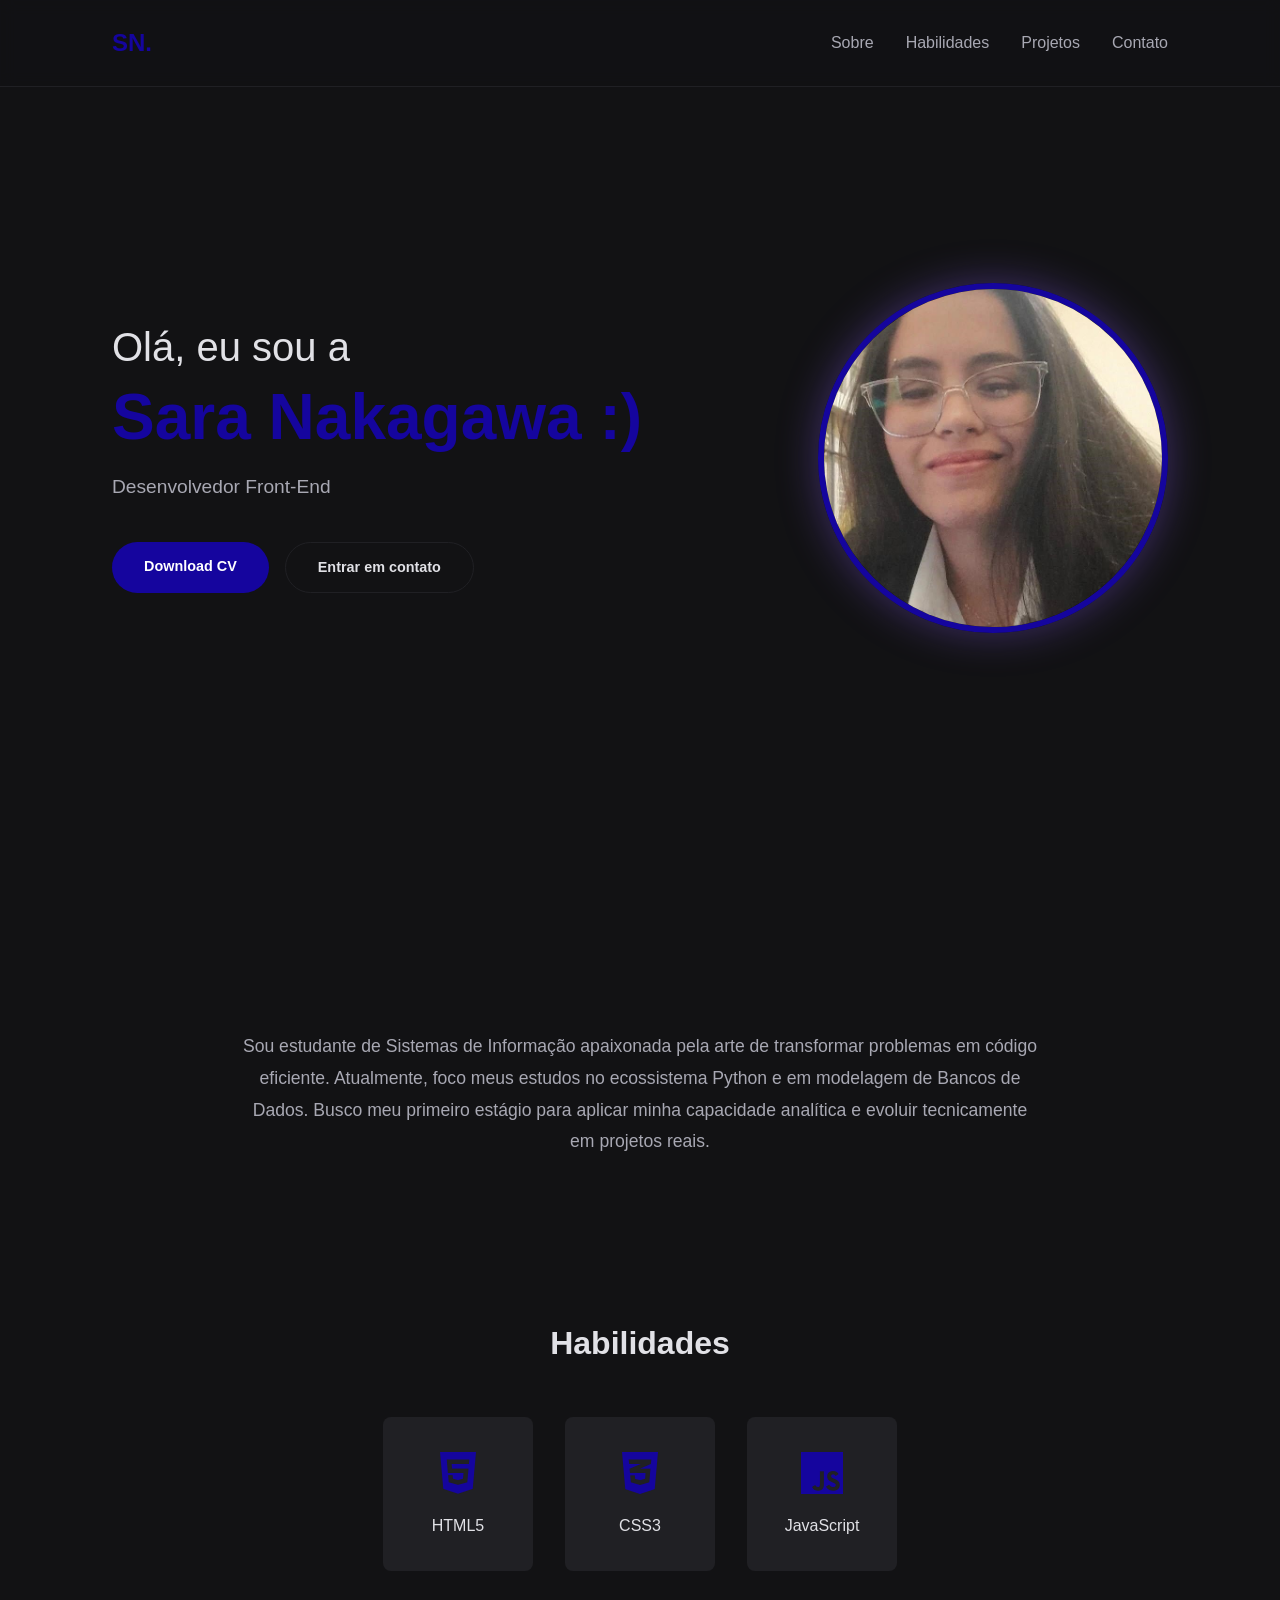
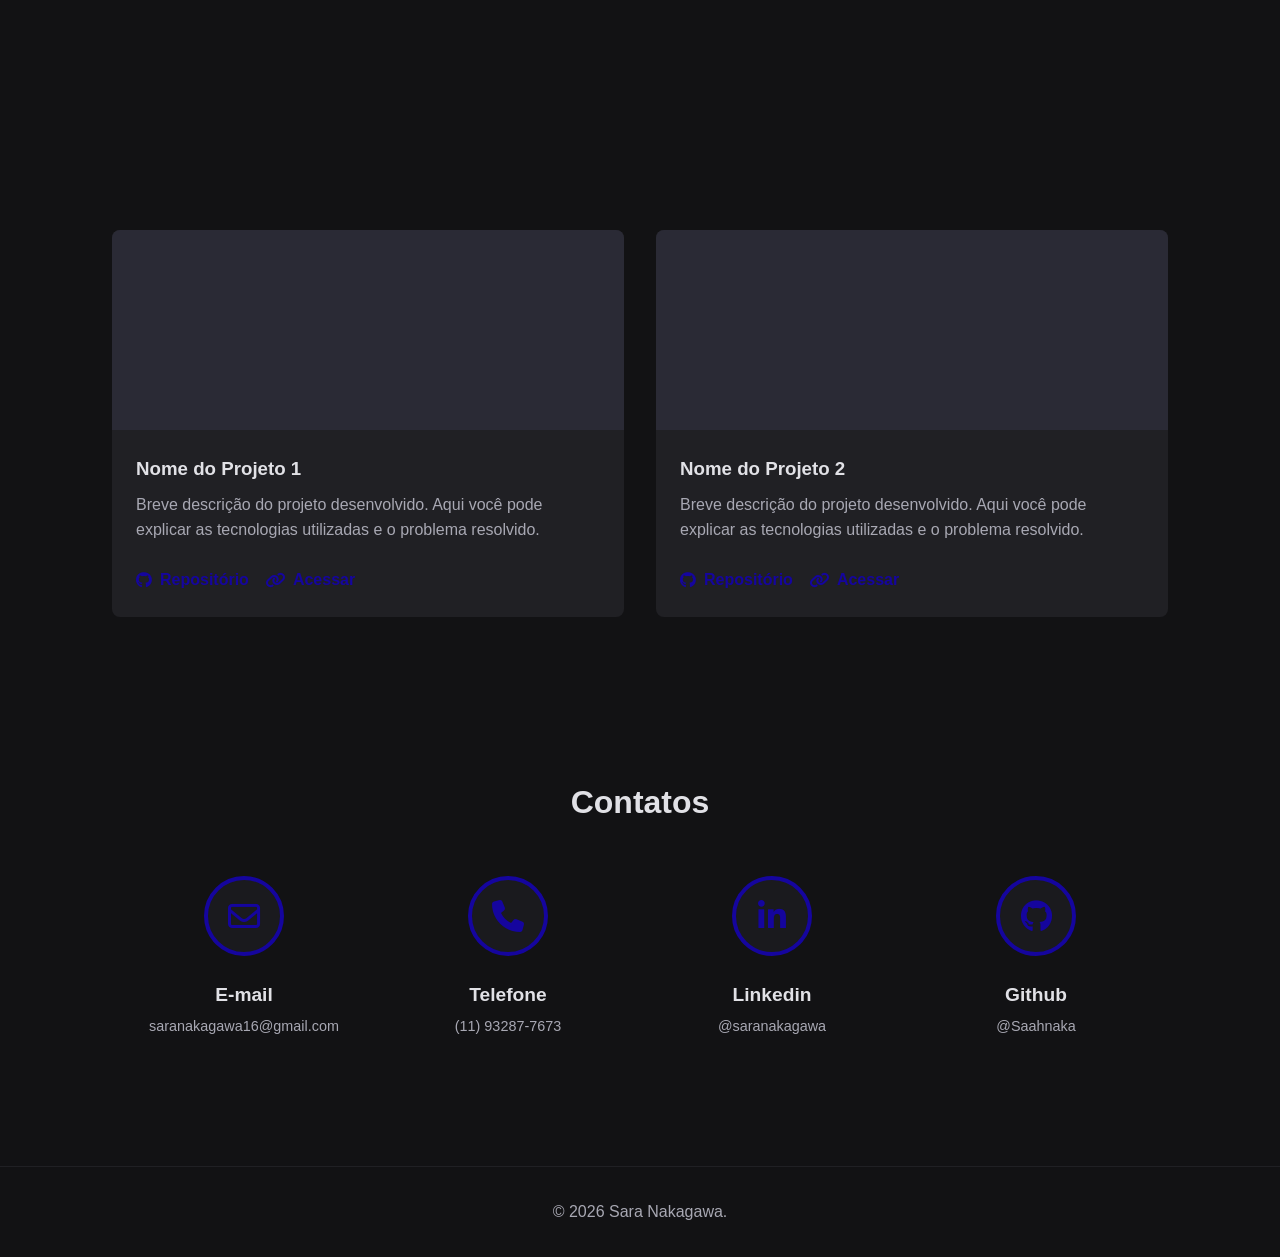
==== index.html @ 5faf5add "Movendo arquivos para a raiz" ====
<!DOCTYPE html>
<html lang="pt-BR">
<head>
    <meta charset="UTF-8">
    <meta name="viewport" content="width=device-width, initial-scale=1.0">
    <title>Sara Nakagawa | Portfólio</title>
    <link rel="stylesheet" href="style.css">
    <link rel="stylesheet" href="https://cdnjs.cloudflare.com/ajax/libs/font-awesome/6.4.0/css/all.min.css">
</head>
<body>
    <header>
        <nav>
            <div class="logo">SN.</div>
            <ul class="nav-links">
                <li><a href="#sobre">Sobre</a></li>
                <li><a href="#habilidades">Habilidades</a></li>
                <li><a href="#projetos">Projetos</a></li>
                <li><a href="#contato">Contato</a></li>
            </ul>
        </nav>
    </header>

    <main>
        <section id="inicio" class="hero slide-left">
            <div class="hero-content slide-left">
                <h1>Olá, eu sou a <br><span class="highlight">Sara Nakagawa :)</span></h1>
                <p class="subtitle">Desenvolvedor Front-End</p>
                <div class="hero-buttons">
                    <a href="#" class="btn primary">Download CV</a>
                    <a href="#contato" class="btn secondary">Entrar em contato</a>
                </div>
            </div>
            
            <div class="hero-avatar">
                <img src="img/perfil.jpg" alt="Foto de Sara Nakagawa">
            </div>
        </section>

        <section id="sobre" class="about-section slide-left">
            <h2 class="slide-left">Sobre mim</h2>
            <p class="slide-left description centered">
                Sou estudante de Sistemas de Informação apaixonada pela arte de transformar problemas em código eficiente. Atualmente, foco meus estudos no ecossistema Python e em modelagem de Bancos de Dados. Busco meu primeiro estágio para aplicar minha capacidade analítica e evoluir tecnicamente em projetos reais.
            </p>
        </section>

        <section id="habilidades" class="skills-section slide-left">
            <h2 class="slide-left">Habilidades</h2>
            <div class="skills-container">
                <div class="skill-card slide-left">
                    <i class="fa-brands fa-html5"></i>
                    <span>HTML5</span>
                </div>
                <div class="skill-card slide-left">
                    <i class="fa-brands fa-css3-alt"></i>
                    <span>CSS3</span>
                </div>
                <div class="skill-card slide-left">
                    <i class="fa-brands fa-js"></i>
                    <span>JavaScript</span>
                </div>
            </div>
        </section>

        <section id="projetos" class="projects-section slide-left">
            <h2 class="slide-left">Projetos</h2>
            <div class="projects-container">
                <div class="project-card slide-left">
                    <div class="project-image"></div>
                    <div class="project-info">
                        <h3>Nome do Projeto 1</h3>
                        <p>Breve descrição do projeto desenvolvido. Aqui você pode explicar as tecnologias utilizadas e o problema resolvido.</p>
                        <div class="project-links">
                            <a href="#"><i class="fa-brands fa-github"></i> Repositório</a>
                            <a href="#"><i class="fa-solid fa-link"></i> Acessar</a>
                        </div>
                    </div>
                </div>
                <div class="project-card slide-left">
                    <div class="project-image"></div>
                    <div class="project-info">
                        <h3>Nome do Projeto 2</h3>
                        <p>Breve descrição do projeto desenvolvido. Aqui você pode explicar as tecnologias utilizadas e o problema resolvido.</p>
                        <div class="project-links">
                            <a href="#"><i class="fa-brands fa-github"></i> Repositório</a>
                            <a href="#"><i class="fa-solid fa-link"></i> Acessar</a>
                        </div>
                    </div>
                </div>
            </div>
        </section>

        <section id="contato" class="contact-section slide-left">
    <h2>Contatos</h2>
    <div class="contact-grid">

        <a href="https://mail.google.com/mail/u/0/#inbox?compose=GTvVlcSPFdLTdmHxwKrZFlzQxvBtCMdRfbPprrSLdzKJZgMtslWSTFBTGmNDcRKltfgTKnDVfCqSF" target="_blank" class="contact-item">
            <div class="contact-icon">
                <i class="fa-regular fa-envelope"></i>
            </div>
            <h3>E-mail</h3>
            <p>saranakagawa16@gmail.com</p>
        </a>

        <a href="https://api.whatsapp.com/send?phone=5511932877673" target="_blank" class="contact-item">
            <div class="contact-icon">
                <i class="fa-solid fa-phone"></i>
            </div>
            <h3>Telefone</h3>
            <p>(11) 93287-7673</p>
        </a>

        <a href="https://www.linkedin.com/in/saranakagawa" target="_blank" class="contact-item">
            <div class="contact-icon">
                <i class="fa-brands fa-linkedin-in"></i>
            </div>
            <h3>Linkedin</h3>
            <p>@saranakagawa</p>
        </a>

        <a href="https://github.com/Saahnaka" target="_blank" class="contact-item">
            <div class="contact-icon">
                <i class="fa-brands fa-github"></i>
            </div>
            <h3>Github</h3>
            <p>@Saahnaka</p>
        </a>
    </div>
</section>

    <footer>
        <p>&copy; 2026 Sara Nakagawa.</p>
    </footer>

    <script src="script.js"></script>
</body>
</html>
---- style.css ----
:root {
    --bg-color: #121214;
    --surface-color: #202024;
    --text-primary: #e1e1e6;
    --text-secondary: #a8a8b3;
    --accent-color: #15059e; 
    --accent-hover: #5014dd;
}

* {
    margin: 0;
    padding: 0;
    box-sizing: border-box;
    font-family: 'Inter', 'Segoe UI', Roboto, Helvetica, Arial, sans-serif;
}

body {
    background-color: var(--bg-color);
    color: var(--text-primary);
    line-height: 1.6;
}

html {
    scroll-behavior: smooth;
}

/* Menu de Navegação */
header {
    position: fixed;
    top: 0;
    width: 100%;
    background-color: rgba(18, 18, 20, 0.9);
    backdrop-filter: blur(8px);
    z-index: 1000;
    border-bottom: 1px solid var(--surface-color);
    transition: box-shadow 0.3s ease;
}

nav {
    display: flex;
    justify-content: space-between;
    align-items: center;
    max-width: 1120px;
    margin: 0 auto;
    padding: 1.5rem 2rem;
}

.logo {
    font-size: 1.5rem;
    font-weight: bold;
    color: var(--accent-color);
}

.nav-links {
    display: flex;
    list-style: none;
    gap: 2rem;
}

.nav-links a {
    color: var(--text-secondary);
    text-decoration: none;
    font-weight: 500;
    transition: color 0.2s;
}

.nav-links a:hover {
    color: var(--text-primary);
}

/* Estrutura Geral das Seções */
section {
    max-width: 1120px;
    margin: 0 auto;
    padding: 6rem 2rem 4rem;
}

h2 {
    font-size: 2rem;
    margin-bottom: 3rem;
    text-align: center;
    color: var(--text-primary);
}

.hero {
    min-height: 100vh;
    display: flex;
    align-items: center;
    justify-content: space-between; 
    padding-top: 80px;
}

.hero-content {
    max-width: 600px;
}

.hero h1 {
    font-size: 2.5rem;
    line-height: 1.2;
    margin-bottom: 1rem;
    font-weight: 500;
}

.highlight {
    font-size: 4rem;
    color: var(--accent-color);
    font-weight: bold;
    display: block;
    margin-top: 0.5rem;
}

.subtitle {
    font-size: 1.2rem;
    color: var(--text-secondary);
    margin-bottom: 2.5rem;
}


.hero-avatar {
    width: 350px;
    height: 350px;
    border-radius: 50%;
    border: 6px solid #007bff; /* Azul conforme você pediu */
    box-shadow: 0 0 40px rgba(0, 123, 255, 0.4);
    overflow: hidden; /* Importante: Isso faz a imagem ficar redonda */
    display: flex;
    justify-content: center;
    align-items: center;
}

.hero-avatar img {
    width: 100%;
    height: 100%;
    object-fit: cover; /* Faz a foto preencher o círculo sem distorcer */
}

.hero-buttons {
    display: flex;
    gap: 1rem;
}

.btn {
    padding: 0.8rem 2rem;
    border-radius: 30px; /* Bordas bem arredondadas como na imagem */
    text-decoration: none;
    font-weight: bold;
    font-size: 0.9rem;
    transition: background-color 0.2s, transform 0.2s;
}


.btn.primary {
    background-color: var(--accent-color);
    color: white;
}

.btn.primary:hover {
    background-color: var(--accent-hover);
    transform: translateY(-2px);
}

.btn.secondary {
    background-color: transparent;
    color: var(--text-primary);
    border: 1px solid var(--surface-color);
}

.btn.secondary:hover {
    background-color: var(--surface-color);
}


.skills-container {
    display: flex;
    justify-content: center;
    gap: 2rem;
    flex-wrap: wrap;
}

.skill-card {
    background-color: var(--surface-color);
    padding: 2rem;
    border-radius: 8px;
    display: flex;
    flex-direction: column;
    align-items: center;
    gap: 1rem;
    width: 150px;
    transition: transform 0.2s, box-shadow 0.2s;
}

.skill-card:hover {
    transform: translateY(-5px);
    box-shadow: 0 10px 20px rgba(0,0,0,0.2);
}

.skill-card i {
    font-size: 3rem;
    color: var(--accent-color);
}


.projects-container {
    display: grid;
    grid-template-columns: repeat(auto-fit, minmax(320px, 1fr));
    gap: 2rem;
}


.project-card {
    background-color: var(--surface-color);
    border-radius: 8px;
    overflow: hidden;
    position: relative;
    transition: transform 0.3s ease, box-shadow 0.3s ease, opacity 1.5s ease-out;
}


.project-card:hover {
    transform: scale(1.05) translateY(-10px) !important;
    box-shadow: 0 20px 40px rgba(0, 0, 0, 0.6);
    z-index: 10;
    cursor: pointer;
}

.project-card.slide-left.show {
    opacity: 1;
}
.project-image {
    width: 100%;
    height: 200px;
    background-color: #2a2a35;
}

.project-info {
    padding: 1.5rem;
}

.project-info h3 {
    margin-bottom: 0.5rem;
}

.project-info p {
    color: var(--text-secondary);
    margin-bottom: 1.5rem;
}

.project-links {
    display: flex;
    gap: 1rem;
}

.project-links a {
    color: var(--accent-color);
    text-decoration: none;
    font-weight: bold;
    display: flex;
    align-items: center;
    gap: 0.5rem;
}

.project-links a:hover {
    color: var(--accent-hover);
}


.contact-grid {
    display: flex;
    justify-content: center;
    gap: 4rem; 
    flex-wrap: wrap;
    margin-top: 3rem;
}

.contact-item {
    display: flex;
    flex-direction: column;
    align-items: center;
    text-decoration: none;
    transition: transform 0.3s ease;
    width: 200px;
}

.contact-item:hover {
    transform: translateY(-10px);
}


.contact-icon {
    width: 80px;
    height: 80px;
    background-color: #1a1a1e; 
    border: 4px solid var(--accent-color); 
    border-radius: 50%;
    display: flex;
    justify-content: center;
    align-items: center;
    margin-bottom: 1.5rem;
}

.contact-icon i {
    font-size: 2rem;
    color: var(--accent-color); 
}


.contact-item h3 {
    font-size: 1.2rem;
    color: var(--text-primary);
    margin-bottom: 0.3rem;
    font-weight: bold;
}

.contact-item p {
    font-size: 0.9rem;
    color: var(--text-secondary);
    word-break: break-all; 
}


footer {
    text-align: center;
    padding: 2rem;
    color: var(--text-secondary);
    border-top: 1px solid var(--surface-color);
    margin-top: 4rem;
}


@media (max-width: 768px) {
    .hero h1 {
        font-size: 2.5rem;
    }
    
    .nav-links {
        display: none;
    }
}

.slide-left {
    opacity: 0;
    transform: translateX(-150px);
    
    transition: opacity 1.0s ease-in-out, transform 0.4s ease-in-out;
}

.slide-left.show {
    opacity: 1;
    transform: translateX(0); 
}

.about-section {
    display: flex;
    flex-direction: column;
    align-items: center;
    text-align: center;
    padding-top: 2rem;
}

.description.centered {
    max-width: 800px;
    margin: 0 auto;
    text-align: center;
    font-size: 1.1rem;
    color: var(--text-secondary);
    line-height: 1.8;
}
.hero-avatar {
    width: 350px;
    height: 350px;
    border-radius: 50%;
    border: 6px solid var(--accent-color);
    box-shadow: 0 0 40px rgba(130, 87, 229, 0.4);
    overflow: hidden; 
    display: flex;
    justify-content: center;
    align-items: center;
}

.hero-avatar img {
    width: 100%;
    height: 100%;
    object-fit: cover; 
}
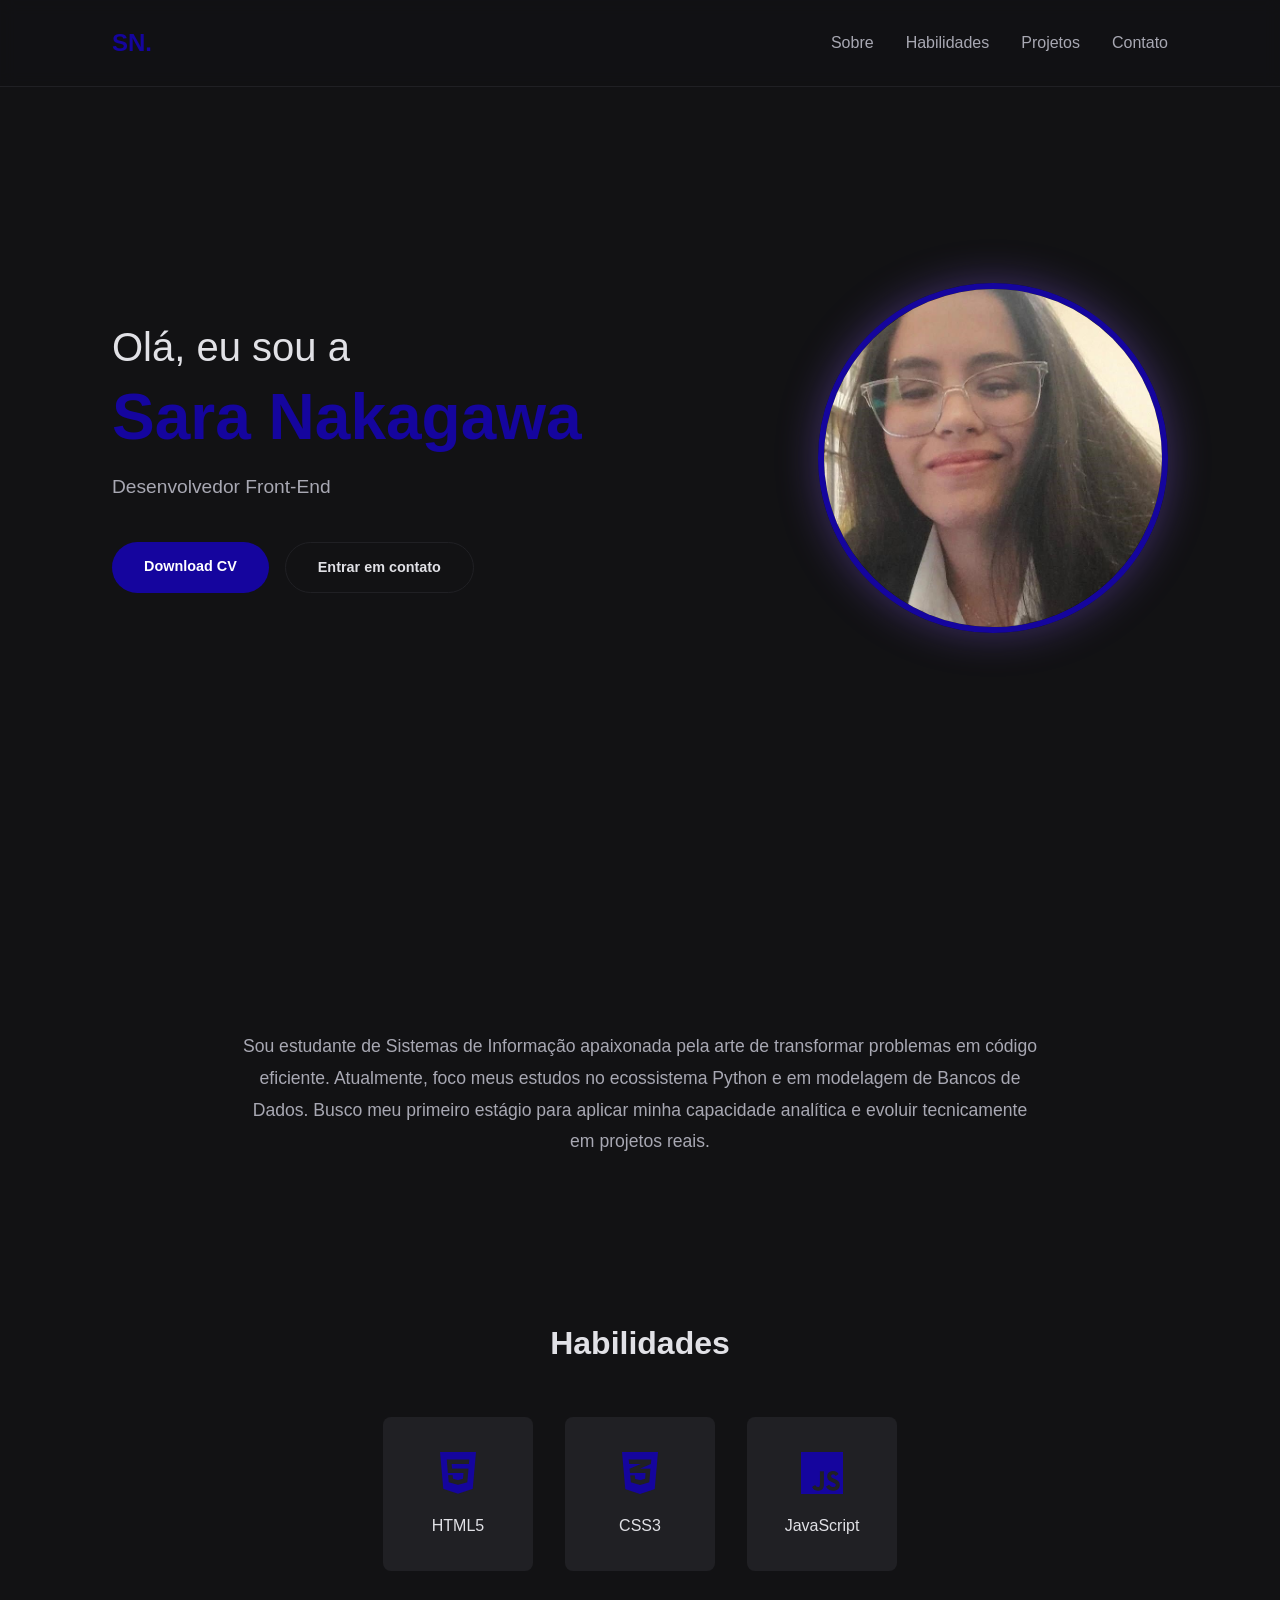
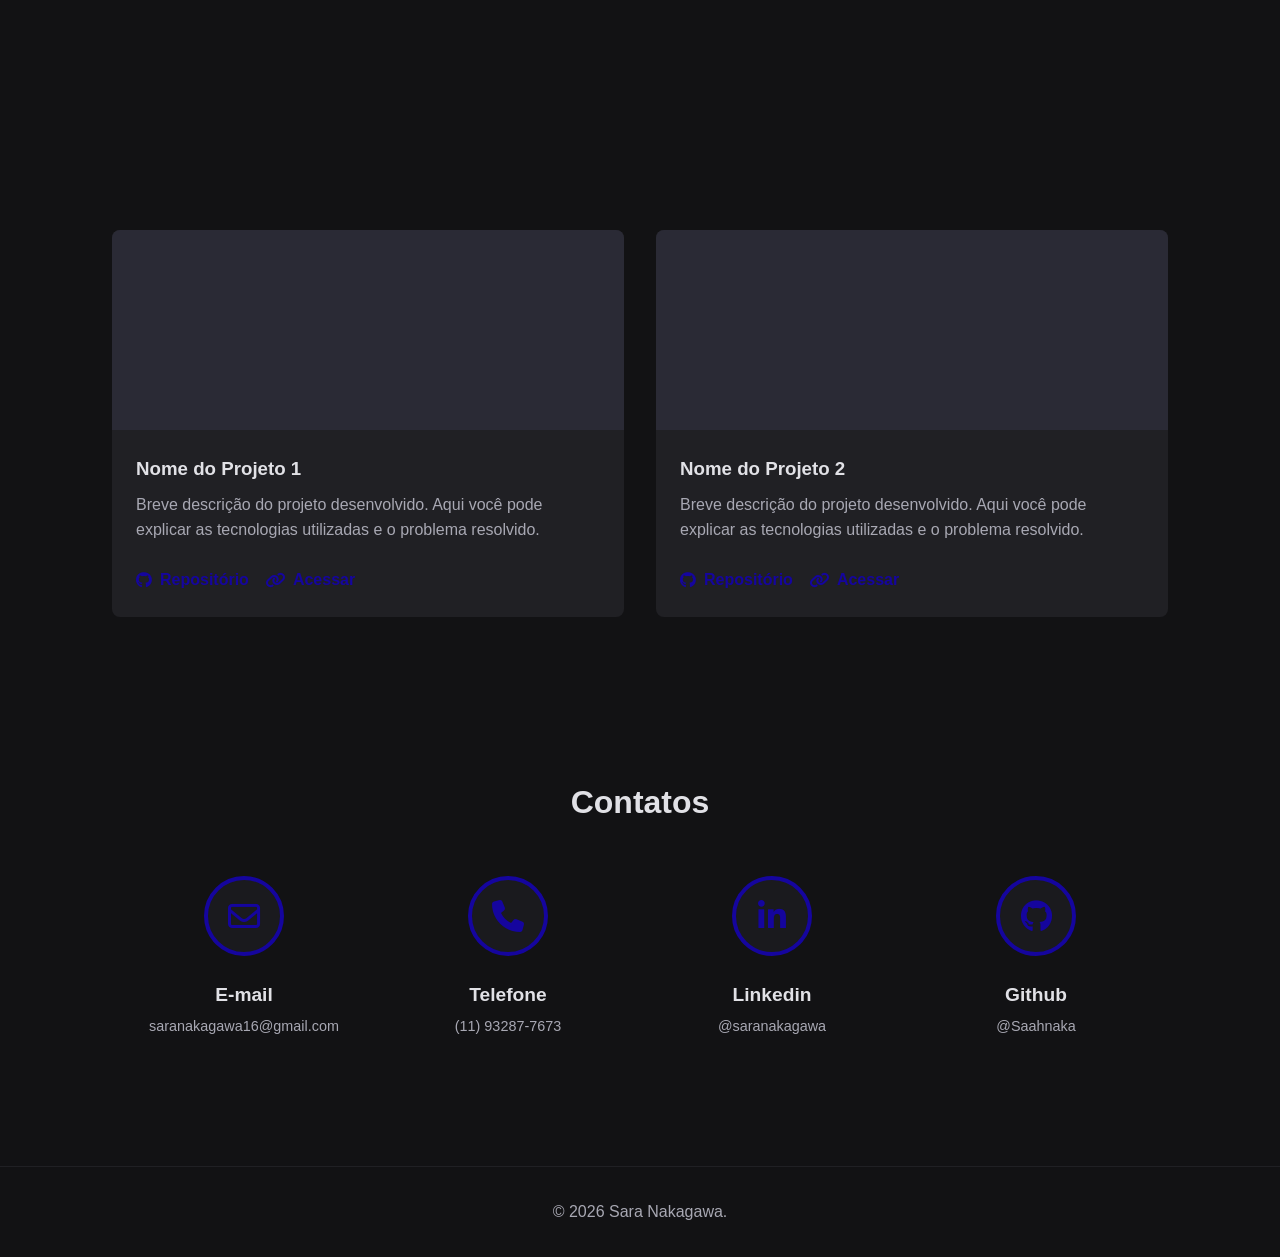
==== commit 4c6d129d: "Logo sn linkada ao inicio" ====
--- a/index.html
+++ b/index.html
@@ -10,7 +10,9 @@
 <body>
     <header>
         <nav>
-            <div class="logo">SN.</div>
+            <div class="logo">
+                <a href="#">SN.</a>
+            </div>
             <ul class="nav-links">
                 <li><a href="#sobre">Sobre</a></li>
                 <li><a href="#habilidades">Habilidades</a></li>
@@ -23,7 +25,7 @@
     <main>
         <section id="inicio" class="hero slide-left">
             <div class="hero-content slide-left">
-                <h1>Olá, eu sou a <br><span class="highlight">Sara Nakagawa :)</span></h1>
+                <h1>Olá, eu sou a <br><span class="highlight">Sara Nakagawa </span></h1>
                 <p class="subtitle">Desenvolvedor Front-End</p>
                 <div class="hero-buttons">
                     <a href="#" class="btn primary">Download CV</a>
--- a/style.css
+++ b/style.css
@@ -45,10 +45,16 @@
     padding: 1.5rem 2rem;
 }
 
-.logo {
+.logo a {
     font-size: 1.5rem;
     font-weight: bold;
     color: var(--accent-color);
+    text-decoration: none; /* Isso tira o sublinhado */
+    transition: 0.3s;
+}
+
+.logo a:hover {
+    filter: brightness(1.2); /* Dá um brilho quando passa o mouse */
 }
 
 .nav-links {
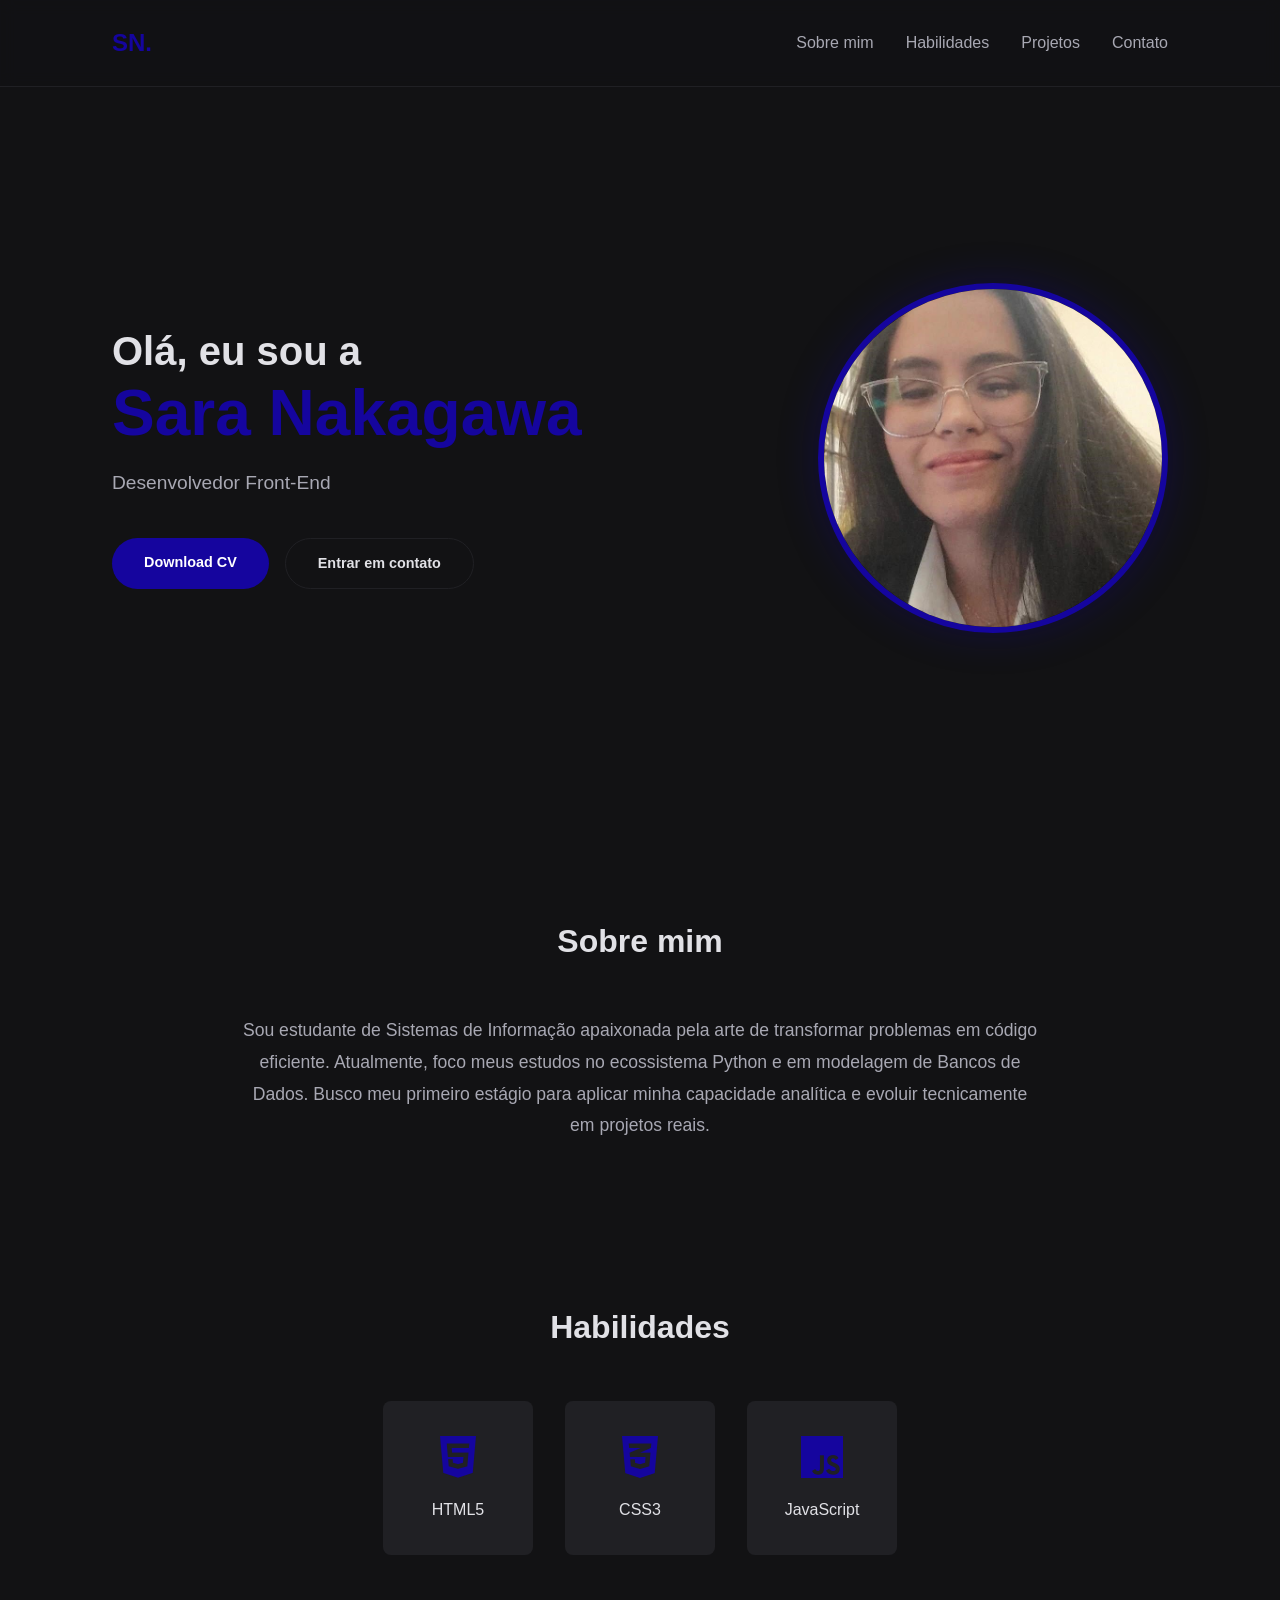
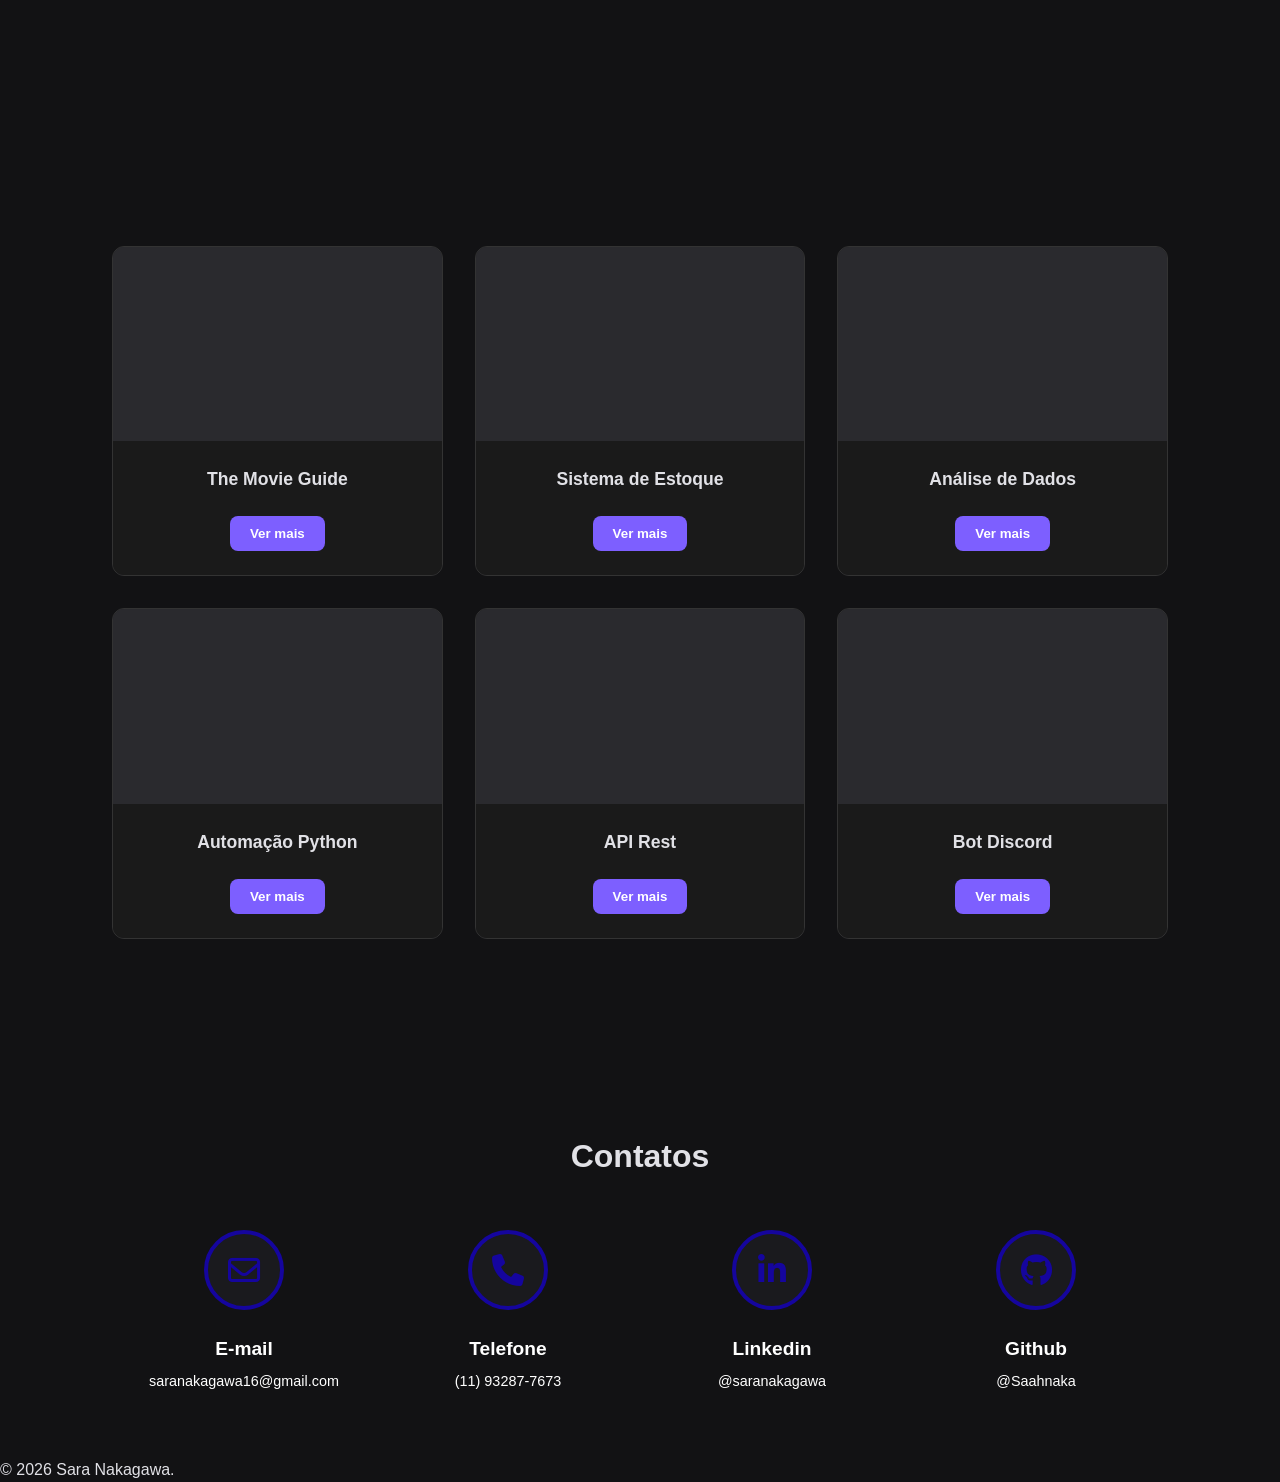
==== commit 25cc26fd: "Ajustes finais de design e navegação" ====
--- a/index.html
+++ b/index.html
@@ -9,23 +9,23 @@
 </head>
 <body>
     <header>
-        <nav>
-            <div class="logo">
-                <a href="#">SN.</a>
-            </div>
-            <ul class="nav-links">
-                <li><a href="#sobre">Sobre</a></li>
-                <li><a href="#habilidades">Habilidades</a></li>
-                <li><a href="#projetos">Projetos</a></li>
-                <li><a href="#contato">Contato</a></li>
-            </ul>
-        </nav>
+    <nav>
+        <div class="logo">
+            <a href="#">SN.</a>
+        </div>
+        <ul class="nav-links">
+            <li><a href="#sobre">Sobre mim</a></li>
+            <li><a href="#habilidades">Habilidades</a></li>
+            <li><a href="#projetos">Projetos</a></li>
+            <li><a href="#contato">Contato</a></li>
+        </ul>
+    </nav>
     </header>
 
     <main>
         <section id="inicio" class="hero slide-left">
-            <div class="hero-content slide-left">
-                <h1>Olá, eu sou a <br><span class="highlight">Sara Nakagawa </span></h1>
+            <div class="hero-content">
+                <h1>Olá, eu sou a <br><span class="highlight">Sara Nakagawa</span></h1>
                 <p class="subtitle">Desenvolvedor Front-End</p>
                 <div class="hero-buttons">
                     <a href="#" class="btn primary">Download CV</a>
@@ -39,95 +39,156 @@
         </section>
 
         <section id="sobre" class="about-section slide-left">
-            <h2 class="slide-left">Sobre mim</h2>
-            <p class="slide-left description centered">
+            <h2>Sobre mim</h2>
+            <p class="description centered">
                 Sou estudante de Sistemas de Informação apaixonada pela arte de transformar problemas em código eficiente. Atualmente, foco meus estudos no ecossistema Python e em modelagem de Bancos de Dados. Busco meu primeiro estágio para aplicar minha capacidade analítica e evoluir tecnicamente em projetos reais.
             </p>
         </section>
 
         <section id="habilidades" class="skills-section slide-left">
-            <h2 class="slide-left">Habilidades</h2>
+            <h2>Habilidades</h2>
             <div class="skills-container">
-                <div class="skill-card slide-left">
+                <div class="skill-card">
                     <i class="fa-brands fa-html5"></i>
                     <span>HTML5</span>
                 </div>
-                <div class="skill-card slide-left">
+                <div class="skill-card">
                     <i class="fa-brands fa-css3-alt"></i>
                     <span>CSS3</span>
                 </div>
-                <div class="skill-card slide-left">
+                <div class="skill-card">
                     <i class="fa-brands fa-js"></i>
                     <span>JavaScript</span>
                 </div>
             </div>
         </section>
 
-        <section id="projetos" class="projects-section slide-left">
-            <h2 class="slide-left">Projetos</h2>
+        <section id="projetos" class="projects-section">
+            <h2 class="slide-left">Meus Projetos</h2>
+            
             <div class="projects-container">
                 <div class="project-card slide-left">
-                    <div class="project-image"></div>
-                    <div class="project-info">
-                        <h3>Nome do Projeto 1</h3>
-                        <p>Breve descrição do projeto desenvolvido. Aqui você pode explicar as tecnologias utilizadas e o problema resolvido.</p>
-                        <div class="project-links">
-                            <a href="#"><i class="fa-brands fa-github"></i> Repositório</a>
-                            <a href="#"><i class="fa-solid fa-link"></i> Acessar</a>
+                    <div class="project-thumb"></div>
+                    <div class="project-info-brief">
+                        <h3>The Movie Guide</h3>
+                        <button class="ver-mais-btn">Ver mais</button>
+                    </div>
+                </div>
+
+                <div class="project-card slide-left">
+                    <div class="project-thumb"></div>
+                    <div class="project-info-brief">
+                        <h3>Sistema de Estoque</h3>
+                        <button class="ver-mais-btn">Ver mais</button>
+                    </div>
+                </div>
+
+                <div class="project-card slide-left">
+                    <div class="project-thumb"></div>
+                    <div class="project-info-brief">
+                        <h3>Análise de Dados</h3>
+                        <button class="ver-mais-btn">Ver mais</button>
+                    </div>
+                </div>
+
+                <div class="project-card slide-left">
+                    <div class="project-thumb"></div>
+                    <div class="project-info-brief">
+                        <h3>Automação Python</h3>
+                        <button class="ver-mais-btn">Ver mais</button>
+                    </div>
+                </div>
+
+                <div class="project-card slide-left">
+                    <div class="project-thumb"></div>
+                    <div class="project-info-brief">
+                        <h3>API Rest</h3>
+                        <button class="ver-mais-btn">Ver mais</button>
+                    </div>
+                </div>
+
+                <div class="project-card slide-left">
+                    <div class="project-thumb"></div>
+                    <div class="project-info-brief">
+                        <h3>Bot Discord</h3>
+                        <button class="ver-mais-btn">Ver mais</button>
+                    </div>
+                </div>
+            </div>
+
+            <div class="modal-overlay" id="modal-projeto1">
+                <div class="modal-content">
+                    <button class="modal-close" id="close-modal1">&times;</button>
+                    
+                    <div class="modal-header-title">
+                        <h3>The Movie Guide</h3>
+                    </div>
+
+                    <div class="modal-body">
+                        <div class="modal-img-placeholder">
+                            <span>Sem imagem no momento</span>
+                        </div>
+                        
+                        <div class="modal-text">
+                            <p>O <strong>The Movie Guide</strong> é uma plataforma completa para amantes do cinema. O foco principal é a organização de acervos pessoais e avaliação de produções.</p>
+                            
+                            <ul class="modal-features">
+                                <li>• Autenticação de usuários;</li>
+                                <li>• Filtros avançados por categoria;</li>
+                                <li>• Integração com banco de dados para favoritos;</li>
+                                <li>• Interface responsiva e moderna.</li>
+                            </ul>
+
+                            <span class="modal-date">17 de Março de 2026</span>
                         </div>
                     </div>
-                </div>
-                <div class="project-card slide-left">
-                    <div class="project-image"></div>
-                    <div class="project-info">
-                        <h3>Nome do Projeto 2</h3>
-                        <p>Breve descrição do projeto desenvolvido. Aqui você pode explicar as tecnologias utilizadas e o problema resolvido.</p>
-                        <div class="project-links">
-                            <a href="#"><i class="fa-brands fa-github"></i> Repositório</a>
-                            <a href="#"><i class="fa-solid fa-link"></i> Acessar</a>
-                        </div>
+
+                    <div class="modal-footer">
+                        <a href="#" class="btn-modal">Acessar projeto</a>
+                        <a href="https://github.com/Saahnaka" target="_blank" class="btn-modal">Repositório</a>
+                        <a href="https://www.linkedin.com/in/saranakagawa" target="_blank" class="btn-modal">LinkedIn</a>
                     </div>
                 </div>
             </div>
         </section>
 
         <section id="contato" class="contact-section slide-left">
-    <h2>Contatos</h2>
-    <div class="contact-grid">
+            <h2>Contatos</h2>
+            <div class="contact-grid">
+                <a href="https://mail.google.com/mail/?view=cm&fs=1&to=saranakagawa16@gmail.com" target="_blank" class="contact-item">
+                    <div class="contact-icon">
+                        <i class="fa-regular fa-envelope"></i>
+                    </div>
+                    <h3>E-mail</h3>
+                    <p>saranakagawa16@gmail.com</p>
+                </a>
 
-        <a href="https://mail.google.com/mail/u/0/#inbox?compose=GTvVlcSPFdLTdmHxwKrZFlzQxvBtCMdRfbPprrSLdzKJZgMtslWSTFBTGmNDcRKltfgTKnDVfCqSF" target="_blank" class="contact-item">
-            <div class="contact-icon">
-                <i class="fa-regular fa-envelope"></i>
+                <a href="https://api.whatsapp.com/send?phone=5511932877673" target="_blank" class="contact-item">
+                    <div class="contact-icon">
+                        <i class="fa-solid fa-phone"></i>
+                    </div>
+                    <h3>Telefone</h3>
+                    <p>(11) 93287-7673</p>
+                </a>
+
+                <a href="https://www.linkedin.com/in/saranakagawa" target="_blank" class="contact-item">
+                    <div class="contact-icon">
+                        <i class="fa-brands fa-linkedin-in"></i>
+                    </div>
+                    <h3>Linkedin</h3>
+                    <p>@saranakagawa</p>
+                </a>
+
+                <a href="https://github.com/Saahnaka" target="_blank" class="contact-item">
+                    <div class="contact-icon">
+                        <i class="fa-brands fa-github"></i>
+                    </div>
+                    <h3>Github</h3>
+                    <p>@Saahnaka</p>
+                </a>
             </div>
-            <h3>E-mail</h3>
-            <p>saranakagawa16@gmail.com</p>
-        </a>
-
-        <a href="https://api.whatsapp.com/send?phone=5511932877673" target="_blank" class="contact-item">
-            <div class="contact-icon">
-                <i class="fa-solid fa-phone"></i>
-            </div>
-            <h3>Telefone</h3>
-            <p>(11) 93287-7673</p>
-        </a>
-
-        <a href="https://www.linkedin.com/in/saranakagawa" target="_blank" class="contact-item">
-            <div class="contact-icon">
-                <i class="fa-brands fa-linkedin-in"></i>
-            </div>
-            <h3>Linkedin</h3>
-            <p>@saranakagawa</p>
-        </a>
-
-        <a href="https://github.com/Saahnaka" target="_blank" class="contact-item">
-            <div class="contact-icon">
-                <i class="fa-brands fa-github"></i>
-            </div>
-            <h3>Github</h3>
-            <p>@Saahnaka</p>
-        </a>
-    </div>
-</section>
+        </section>
+    </main>
 
     <footer>
         <p>&copy; 2026 Sara Nakagawa.</p>
--- a/style.css
+++ b/style.css
@@ -1,3 +1,4 @@
+/* --- VARIÁVEIS E RESET --- */
 :root {
     --bg-color: #121214;
     --surface-color: #202024;
@@ -5,6 +6,7 @@
     --text-secondary: #a8a8b3;
     --accent-color: #15059e; 
     --accent-hover: #5014dd;
+    --modal-border: #4834d4;
 }
 
 * {
@@ -14,17 +16,18 @@
     font-family: 'Inter', 'Segoe UI', Roboto, Helvetica, Arial, sans-serif;
 }
 
+html {
+    scroll-behavior: smooth;
+}
+
 body {
     background-color: var(--bg-color);
     color: var(--text-primary);
     line-height: 1.6;
-}
-
-html {
-    scroll-behavior: smooth;
-}
-
-/* Menu de Navegação */
+    overflow-x: hidden;
+}
+
+/* --- MENU DE NAVEGAÇÃO --- */
 header {
     position: fixed;
     top: 0;
@@ -33,7 +36,6 @@
     backdrop-filter: blur(8px);
     z-index: 1000;
     border-bottom: 1px solid var(--surface-color);
-    transition: box-shadow 0.3s ease;
 }
 
 nav {
@@ -49,12 +51,12 @@
     font-size: 1.5rem;
     font-weight: bold;
     color: var(--accent-color);
-    text-decoration: none; /* Isso tira o sublinhado */
+    text-decoration: none;
     transition: 0.3s;
 }
 
 .logo a:hover {
-    filter: brightness(1.2); /* Dá um brilho quando passa o mouse */
+    filter: brightness(1.2);
 }
 
 .nav-links {
@@ -74,20 +76,22 @@
     color: var(--text-primary);
 }
 
-/* Estrutura Geral das Seções */
+/* --- ESTRUTURA DAS SEÇÕES --- */
 section {
     max-width: 1120px;
     margin: 0 auto;
     padding: 6rem 2rem 4rem;
+    /* RESOLVE O PROBLEMA DO TÍTULO CORTADO */
+    scroll-margin-top: 100px; 
 }
 
 h2 {
     font-size: 2rem;
     margin-bottom: 3rem;
     text-align: center;
-    color: var(--text-primary);
-}
-
+}
+
+/* --- HERO (INÍCIO) --- */
 .hero {
     min-height: 100vh;
     display: flex;
@@ -104,7 +108,6 @@
     font-size: 2.5rem;
     line-height: 1.2;
     margin-bottom: 1rem;
-    font-weight: 500;
 }
 
 .highlight {
@@ -112,7 +115,6 @@
     color: var(--accent-color);
     font-weight: bold;
     display: block;
-    margin-top: 0.5rem;
 }
 
 .subtitle {
@@ -121,14 +123,13 @@
     margin-bottom: 2.5rem;
 }
 
-
 .hero-avatar {
     width: 350px;
     height: 350px;
     border-radius: 50%;
-    border: 6px solid #007bff; /* Azul conforme você pediu */
-    box-shadow: 0 0 40px rgba(0, 123, 255, 0.4);
-    overflow: hidden; /* Importante: Isso faz a imagem ficar redonda */
+    border: 6px solid var(--accent-color);
+    box-shadow: 0 0 40px rgba(21, 5, 158, 0.3);
+    overflow: hidden;
     display: flex;
     justify-content: center;
     align-items: center;
@@ -137,7 +138,7 @@
 .hero-avatar img {
     width: 100%;
     height: 100%;
-    object-fit: cover; /* Faz a foto preencher o círculo sem distorcer */
+    object-fit: cover;
 }
 
 .hero-buttons {
@@ -147,17 +148,18 @@
 
 .btn {
     padding: 0.8rem 2rem;
-    border-radius: 30px; /* Bordas bem arredondadas como na imagem */
+    border-radius: 30px;
     text-decoration: none;
     font-weight: bold;
     font-size: 0.9rem;
-    transition: background-color 0.2s, transform 0.2s;
-}
-
+    transition: 0.3s;
+    cursor: pointer;
+}
 
 .btn.primary {
     background-color: var(--accent-color);
     color: white;
+    border: none;
 }
 
 .btn.primary:hover {
@@ -175,192 +177,10 @@
     background-color: var(--surface-color);
 }
 
-
-.skills-container {
-    display: flex;
-    justify-content: center;
-    gap: 2rem;
-    flex-wrap: wrap;
-}
-
-.skill-card {
-    background-color: var(--surface-color);
-    padding: 2rem;
-    border-radius: 8px;
-    display: flex;
-    flex-direction: column;
-    align-items: center;
-    gap: 1rem;
-    width: 150px;
-    transition: transform 0.2s, box-shadow 0.2s;
-}
-
-.skill-card:hover {
-    transform: translateY(-5px);
-    box-shadow: 0 10px 20px rgba(0,0,0,0.2);
-}
-
-.skill-card i {
-    font-size: 3rem;
-    color: var(--accent-color);
-}
-
-
-.projects-container {
-    display: grid;
-    grid-template-columns: repeat(auto-fit, minmax(320px, 1fr));
-    gap: 2rem;
-}
-
-
-.project-card {
-    background-color: var(--surface-color);
-    border-radius: 8px;
-    overflow: hidden;
-    position: relative;
-    transition: transform 0.3s ease, box-shadow 0.3s ease, opacity 1.5s ease-out;
-}
-
-
-.project-card:hover {
-    transform: scale(1.05) translateY(-10px) !important;
-    box-shadow: 0 20px 40px rgba(0, 0, 0, 0.6);
-    z-index: 10;
-    cursor: pointer;
-}
-
-.project-card.slide-left.show {
-    opacity: 1;
-}
-.project-image {
-    width: 100%;
-    height: 200px;
-    background-color: #2a2a35;
-}
-
-.project-info {
-    padding: 1.5rem;
-}
-
-.project-info h3 {
-    margin-bottom: 0.5rem;
-}
-
-.project-info p {
-    color: var(--text-secondary);
-    margin-bottom: 1.5rem;
-}
-
-.project-links {
-    display: flex;
-    gap: 1rem;
-}
-
-.project-links a {
-    color: var(--accent-color);
-    text-decoration: none;
-    font-weight: bold;
-    display: flex;
-    align-items: center;
-    gap: 0.5rem;
-}
-
-.project-links a:hover {
-    color: var(--accent-hover);
-}
-
-
-.contact-grid {
-    display: flex;
-    justify-content: center;
-    gap: 4rem; 
-    flex-wrap: wrap;
-    margin-top: 3rem;
-}
-
-.contact-item {
-    display: flex;
-    flex-direction: column;
-    align-items: center;
-    text-decoration: none;
-    transition: transform 0.3s ease;
-    width: 200px;
-}
-
-.contact-item:hover {
-    transform: translateY(-10px);
-}
-
-
-.contact-icon {
-    width: 80px;
-    height: 80px;
-    background-color: #1a1a1e; 
-    border: 4px solid var(--accent-color); 
-    border-radius: 50%;
-    display: flex;
-    justify-content: center;
-    align-items: center;
-    margin-bottom: 1.5rem;
-}
-
-.contact-icon i {
-    font-size: 2rem;
-    color: var(--accent-color); 
-}
-
-
-.contact-item h3 {
-    font-size: 1.2rem;
-    color: var(--text-primary);
-    margin-bottom: 0.3rem;
-    font-weight: bold;
-}
-
-.contact-item p {
-    font-size: 0.9rem;
-    color: var(--text-secondary);
-    word-break: break-all; 
-}
-
-
-footer {
+/* --- SOBRE MIM --- */
+.about-section {
+    padding-top: 1rem; 
     text-align: center;
-    padding: 2rem;
-    color: var(--text-secondary);
-    border-top: 1px solid var(--surface-color);
-    margin-top: 4rem;
-}
-
-
-@media (max-width: 768px) {
-    .hero h1 {
-        font-size: 2.5rem;
-    }
-    
-    .nav-links {
-        display: none;
-    }
-}
-
-.slide-left {
-    opacity: 0;
-    transform: translateX(-150px);
-    
-    transition: opacity 1.0s ease-in-out, transform 0.4s ease-in-out;
-}
-
-.slide-left.show {
-    opacity: 1;
-    transform: translateX(0); 
-}
-
-.about-section {
-    display: flex;
-    flex-direction: column;
-    align-items: center;
-    text-align: center;
-    padding-top: 2rem;
 }
 
 .description.centered {
@@ -371,20 +191,264 @@
     color: var(--text-secondary);
     line-height: 1.8;
 }
-.hero-avatar {
-    width: 350px;
-    height: 350px;
+
+/* --- HABILIDADES --- */
+.skills-container {
+    display: flex;
+    justify-content: center;
+    gap: 2rem;
+    flex-wrap: wrap;
+}
+
+.skill-card {
+    background-color: var(--surface-color);
+    padding: 2rem;
+    border-radius: 8px;
+    display: flex;
+    flex-direction: column;
+    align-items: center;
+    width: 150px;
+    transition: 0.3s;
+}
+
+.skill-card:hover {
+    transform: translateY(-5px);
+    box-shadow: 0 10px 20px rgba(0,0,0,0.2);
+}
+
+.skill-card i {
+    font-size: 3rem;
+    color: var(--accent-color);
+    margin-bottom: 1rem;
+}
+
+/* --- PROJETOS (GRID 3x3 QUADRADO) --- */
+.projects-container {
+    display: grid;
+    grid-template-columns: repeat(3, 1fr); 
+    gap: 2rem;
+    padding: 2rem 0;
+}
+
+.project-card {
+    background-color: var(--surface-color);
+    border-radius: 12px;
+    overflow: hidden;
+    border: 1px solid #333;
+    display: flex;
+    flex-direction: column;
+    aspect-ratio: 1 / 1;
+    transition: transform 0.3s, box-shadow 0.3s;
+}
+
+.project-card:hover {
+    transform: translateY(-10px);
+    box-shadow: 0 20px 40px rgba(0, 0, 0, 0.6);
+}
+
+.project-thumb {
+    width: 100%;
+    flex: 1;
+    background: #2a2a2e;
+}
+
+.project-info-brief {
+    padding: 1.5rem;
+    background: #1a1a1a;
+    text-align: center;
+}
+
+.project-info-brief h3 {
+    font-size: 1.1rem;
+    margin-bottom: 0.5rem;
+}
+
+.ver-mais-btn {
+    background: #7d5fff;
+    color: white;
+    border: none;
+    padding: 10px 20px;
+    border-radius: 8px;
+    cursor: pointer;
+    font-weight: bold;
+    margin-top: 15px;
+    transition: 0.3s;
+}
+
+.ver-mais-btn:hover {
+    filter: brightness(1.2);
+}
+
+/* --- MODAL (POPUP) --- */
+.modal-overlay {
+    position: fixed;
+    top: 0; left: 0;
+    width: 100%; height: 100%;
+    background: rgba(0, 0, 0, 0.95);
+    display: flex;
+    justify-content: center;
+    align-items: center;
+    z-index: 9999;
+    visibility: hidden;
+    opacity: 0;
+    transition: 0.3s;
+}
+
+.modal-overlay.open {
+    visibility: visible;
+    opacity: 1;
+}
+
+.modal-content {
+    background: var(--bg-color);
+    width: 90%;
+    max-width: 900px;
+    padding: 40px;
+    border-radius: 15px;
+    position: relative;
+    border: 1px solid var(--modal-border);
+}
+
+.modal-body {
+    display: grid;
+    grid-template-columns: 1fr 1fr;
+    gap: 30px;
+    margin: 20px 0;
+}
+
+.modal-img-placeholder {
+    width: 100%;
+    height: 300px;
+    background: #252529;
+    display: flex;
+    align-items: center;
+    justify-content: center;
+    border-radius: 8px;
+    color: #555;
+}
+
+.modal-text p {
+    color: var(--text-secondary);
+    margin-bottom: 15px;
+}
+
+.modal-features {
+    list-style: none;
+    color: var(--text-secondary);
+    font-size: 0.9rem;
+}
+
+.modal-footer {
+    display: flex;
+    gap: 15px;
+    margin-top: 20px;
+}
+
+.btn-modal {
+    padding: 10px 20px;
+    background: var(--modal-border);
+    color: white;
+    text-decoration: none;
+    border-radius: 5px;
+    font-size: 0.85rem;
+    transition: 0.3s;
+}
+
+.modal-close {
+    position: absolute;
+    top: 15px; right: 20px;
+    background: none; border: none;
+    color: white; font-size: 2.5rem;
+    cursor: pointer;
+}
+
+/* --- CONTATO --- */
+.contact-grid {
+    display: flex;
+    justify-content: center;
+    gap: 4rem; 
+    flex-wrap: wrap;
+    margin-top: 3rem;
+}
+
+.contact-item {
+    display: flex;
+    flex-direction: column;
+    align-items: center;
+    text-decoration: none;
+    transition: transform 0.3s ease;
+    width: 200px;
+}
+
+.contact-item:hover {
+    transform: translateY(-10px);
+}
+
+.contact-icon {
+    width: 80px;
+    height: 80px;
+    background-color: #1a1a1e; 
+    border: 4px solid var(--accent-color); 
     border-radius: 50%;
-    border: 6px solid var(--accent-color);
-    box-shadow: 0 0 40px rgba(130, 87, 229, 0.4);
-    overflow: hidden; 
-    display: flex;
-    justify-content: center;
-    align-items: center;
-}
-
-.hero-avatar img {
-    width: 100%;
-    height: 100%;
-    object-fit: cover; 
-}+    display: flex;
+    justify-content: center;
+    align-items: center;
+    margin-bottom: 1.5rem;
+}
+
+.contact-icon i {
+    font-size: 2rem;
+    color: var(--accent-color); 
+}
+
+.contact-item h3 {
+    font-size: 1.2rem;
+    color: white; /* TEXTO BRANCO */
+    margin-bottom: 0.3rem;
+    font-weight: bold;
+}
+
+.contact-item p {
+    font-size: 0.9rem;
+    color: white; /* TEXTO BRANCO */
+    word-break: break-all; 
+}
+
+.contact-item:hover h3, 
+.contact-item:hover p {
+    color: var(--accent-color); 
+}
+
+/* --- ANIMAÇÕES --- */
+.slide-left {
+    opacity: 0;
+    transform: translateX(-50px);
+    transition: 0.8s ease-out;
+}
+
+.slide-left.show {
+    opacity: 1;
+    transform: translateX(0);
+}
+
+/* --- RESPONSIVIDADE --- */
+@media (max-width: 900px) {
+    .projects-container {
+        grid-template-columns: repeat(2, 1fr);
+    }
+}
+
+@media (max-width: 768px) {
+    .hero { flex-direction: column; text-align: center; }
+    .hero-avatar { width: 280px; height: 280px; margin-top: 2rem; }
+    .highlight { font-size: 3rem; }
+    .nav-links { display: none; }
+    .modal-body { grid-template-columns: 1fr; }
+    .modal-content { padding: 20px; }
+}
+
+@media (max-width: 600px) {
+    .projects-container {
+        grid-template-columns: 1fr;
+    }
+}
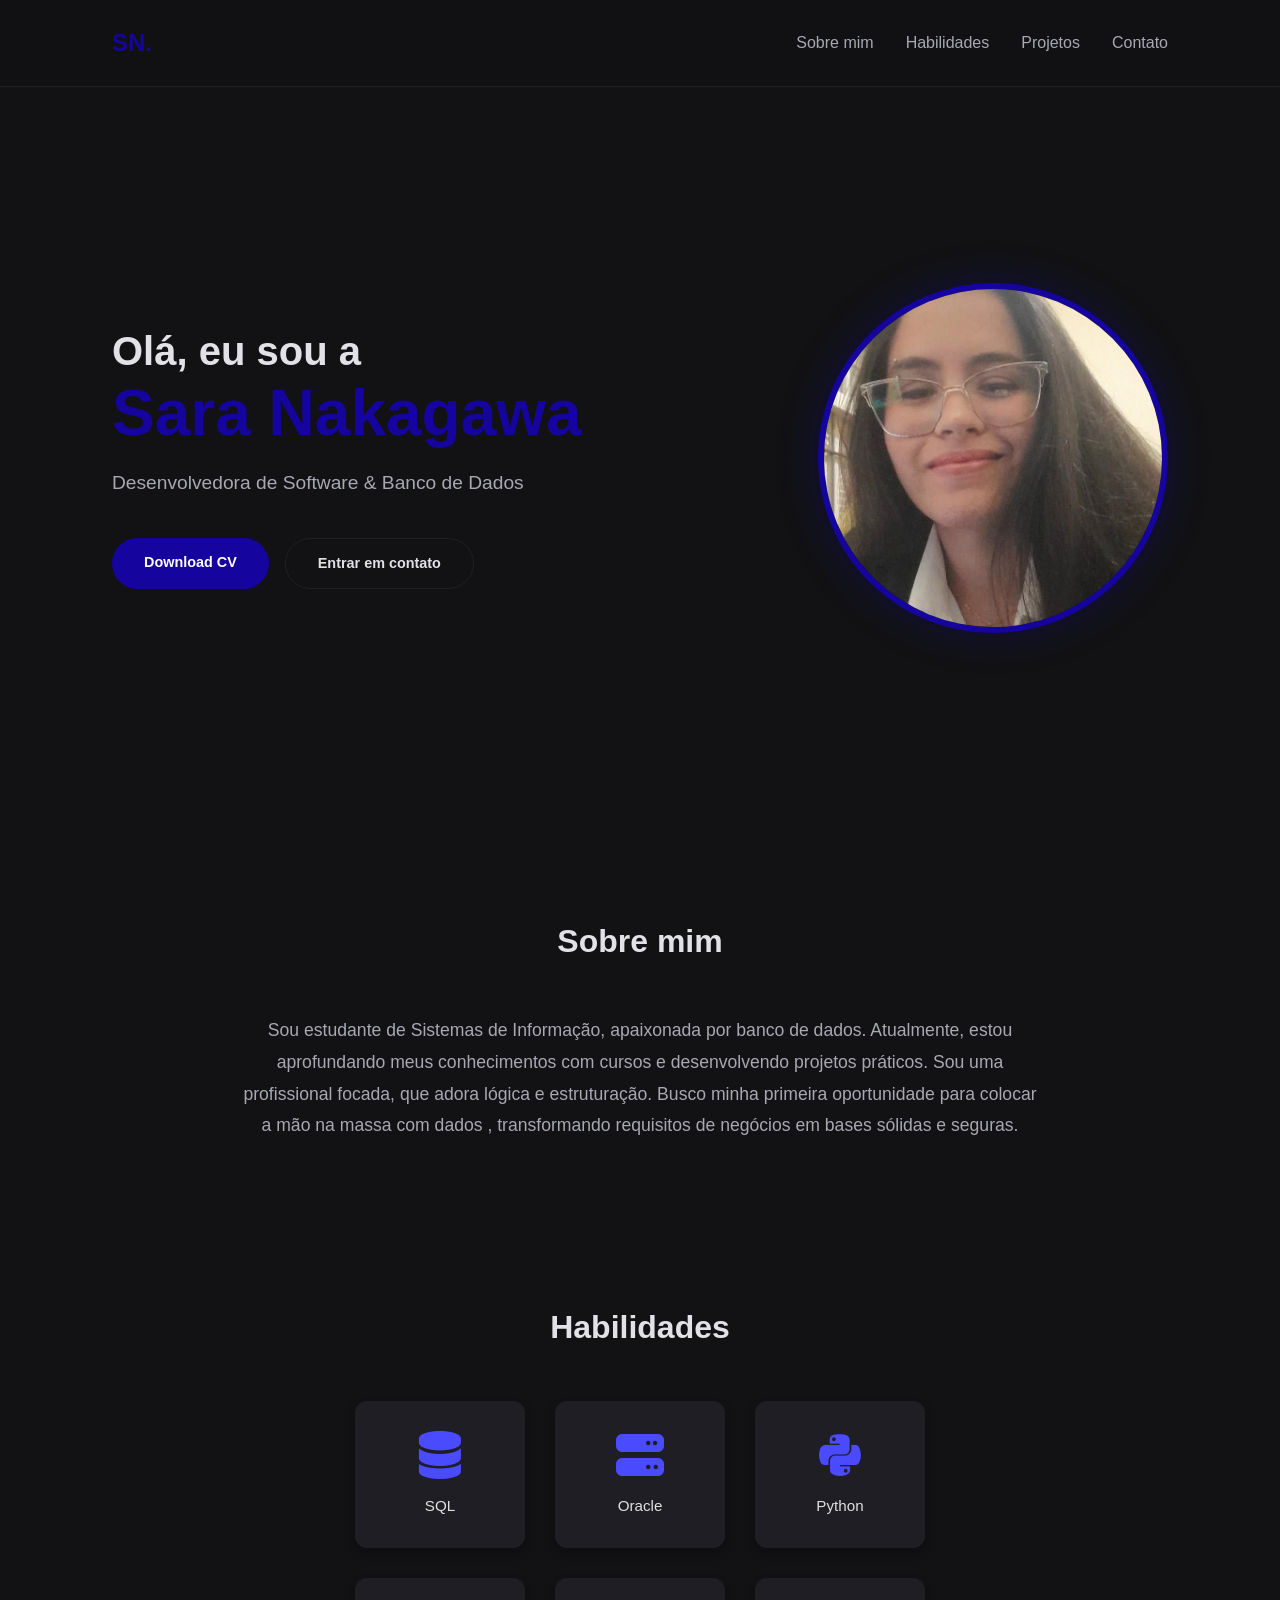
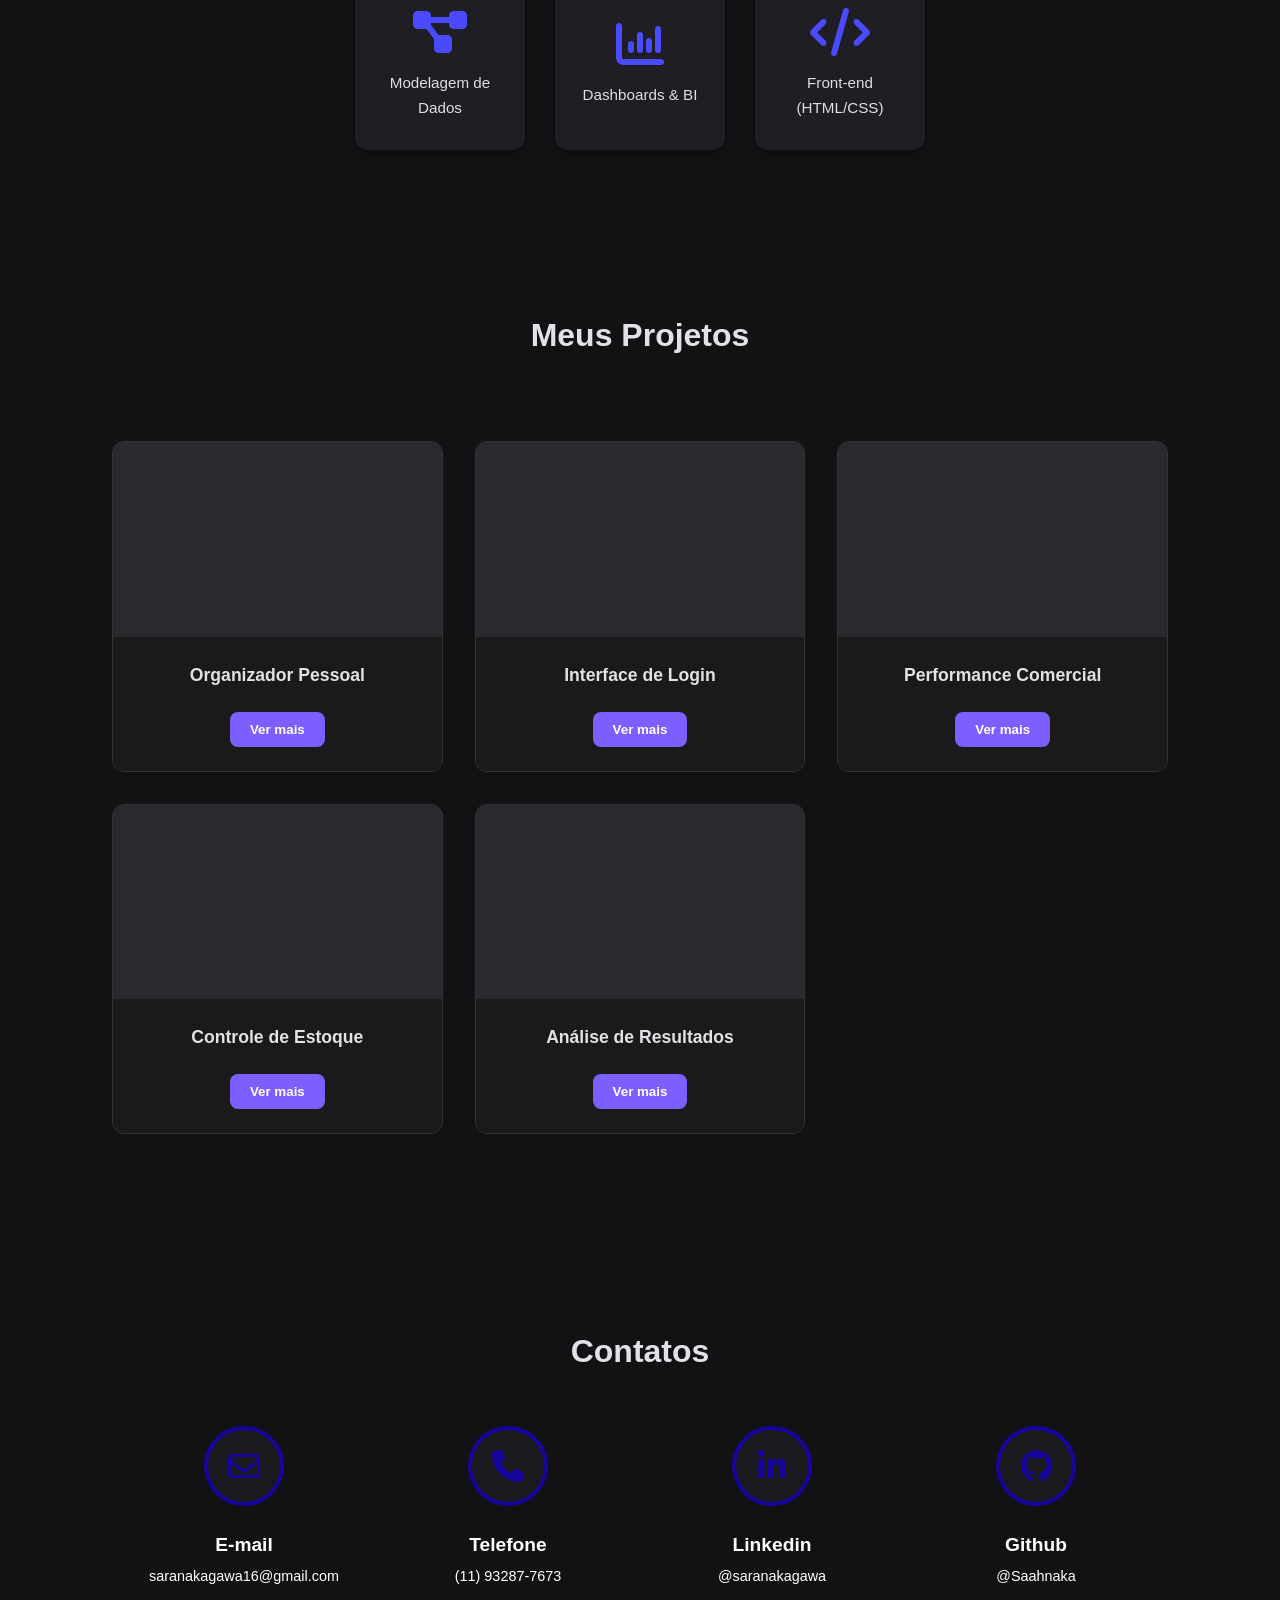
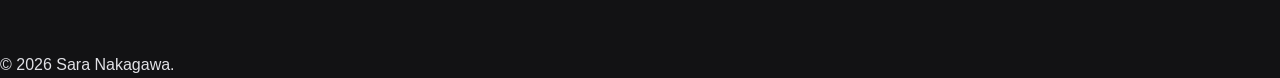
==== commit edfd02de: "Atualizando portfólio,adicionando projetos e reformulando README" ====
--- a/index.html
+++ b/index.html
@@ -1,199 +1,438 @@
-<!DOCTYPE html>
+<!doctype html>
 <html lang="pt-BR">
-<head>
-    <meta charset="UTF-8">
-    <meta name="viewport" content="width=device-width, initial-scale=1.0">
+  <head>
+    <meta charset="UTF-8" />
+    <meta name="viewport" content="width=device-width, initial-scale=1.0" />
     <title>Sara Nakagawa | Portfólio</title>
-    <link rel="stylesheet" href="style.css">
-    <link rel="stylesheet" href="https://cdnjs.cloudflare.com/ajax/libs/font-awesome/6.4.0/css/all.min.css">
-</head>
-<body>
+    <link rel="stylesheet" href="style.css" />
+    <link
+      rel="stylesheet"
+      href="https://cdnjs.cloudflare.com/ajax/libs/font-awesome/6.4.0/css/all.min.css"
+    />
+  </head>
+  <body>
     <header>
-    <nav>
+      <nav>
         <div class="logo">
-            <a href="#">SN.</a>
+          <a href="#">SN.</a>
         </div>
         <ul class="nav-links">
-            <li><a href="#sobre">Sobre mim</a></li>
-            <li><a href="#habilidades">Habilidades</a></li>
-            <li><a href="#projetos">Projetos</a></li>
-            <li><a href="#contato">Contato</a></li>
+          <li><a href="#sobre">Sobre mim</a></li>
+          <li><a href="#habilidades">Habilidades</a></li>
+          <li><a href="#projetos">Projetos</a></li>
+          <li><a href="#contato">Contato</a></li>
         </ul>
-    </nav>
+      </nav>
     </header>
 
     <main>
-        <section id="inicio" class="hero slide-left">
-            <div class="hero-content">
-                <h1>Olá, eu sou a <br><span class="highlight">Sara Nakagawa</span></h1>
-                <p class="subtitle">Desenvolvedor Front-End</p>
-                <div class="hero-buttons">
-                    <a href="#" class="btn primary">Download CV</a>
-                    <a href="#contato" class="btn secondary">Entrar em contato</a>
-                </div>
-            </div>
-            
-            <div class="hero-avatar">
-                <img src="img/perfil.jpg" alt="Foto de Sara Nakagawa">
-            </div>
-        </section>
-
-        <section id="sobre" class="about-section slide-left">
-            <h2>Sobre mim</h2>
-            <p class="description centered">
-                Sou estudante de Sistemas de Informação apaixonada pela arte de transformar problemas em código eficiente. Atualmente, foco meus estudos no ecossistema Python e em modelagem de Bancos de Dados. Busco meu primeiro estágio para aplicar minha capacidade analítica e evoluir tecnicamente em projetos reais.
-            </p>
-        </section>
-
-        <section id="habilidades" class="skills-section slide-left">
-            <h2>Habilidades</h2>
-            <div class="skills-container">
-                <div class="skill-card">
-                    <i class="fa-brands fa-html5"></i>
-                    <span>HTML5</span>
-                </div>
-                <div class="skill-card">
-                    <i class="fa-brands fa-css3-alt"></i>
-                    <span>CSS3</span>
-                </div>
-                <div class="skill-card">
-                    <i class="fa-brands fa-js"></i>
-                    <span>JavaScript</span>
-                </div>
-            </div>
-        </section>
-
-        <section id="projetos" class="projects-section">
-            <h2 class="slide-left">Meus Projetos</h2>
-            
-            <div class="projects-container">
-                <div class="project-card slide-left">
-                    <div class="project-thumb"></div>
-                    <div class="project-info-brief">
-                        <h3>The Movie Guide</h3>
-                        <button class="ver-mais-btn">Ver mais</button>
-                    </div>
-                </div>
-
-                <div class="project-card slide-left">
-                    <div class="project-thumb"></div>
-                    <div class="project-info-brief">
-                        <h3>Sistema de Estoque</h3>
-                        <button class="ver-mais-btn">Ver mais</button>
-                    </div>
-                </div>
-
-                <div class="project-card slide-left">
-                    <div class="project-thumb"></div>
-                    <div class="project-info-brief">
-                        <h3>Análise de Dados</h3>
-                        <button class="ver-mais-btn">Ver mais</button>
-                    </div>
-                </div>
-
-                <div class="project-card slide-left">
-                    <div class="project-thumb"></div>
-                    <div class="project-info-brief">
-                        <h3>Automação Python</h3>
-                        <button class="ver-mais-btn">Ver mais</button>
-                    </div>
-                </div>
-
-                <div class="project-card slide-left">
-                    <div class="project-thumb"></div>
-                    <div class="project-info-brief">
-                        <h3>API Rest</h3>
-                        <button class="ver-mais-btn">Ver mais</button>
-                    </div>
-                </div>
-
-                <div class="project-card slide-left">
-                    <div class="project-thumb"></div>
-                    <div class="project-info-brief">
-                        <h3>Bot Discord</h3>
-                        <button class="ver-mais-btn">Ver mais</button>
-                    </div>
-                </div>
-            </div>
-
-            <div class="modal-overlay" id="modal-projeto1">
-                <div class="modal-content">
-                    <button class="modal-close" id="close-modal1">&times;</button>
-                    
-                    <div class="modal-header-title">
-                        <h3>The Movie Guide</h3>
-                    </div>
-
-                    <div class="modal-body">
-                        <div class="modal-img-placeholder">
-                            <span>Sem imagem no momento</span>
-                        </div>
-                        
-                        <div class="modal-text">
-                            <p>O <strong>The Movie Guide</strong> é uma plataforma completa para amantes do cinema. O foco principal é a organização de acervos pessoais e avaliação de produções.</p>
-                            
-                            <ul class="modal-features">
-                                <li>• Autenticação de usuários;</li>
-                                <li>• Filtros avançados por categoria;</li>
-                                <li>• Integração com banco de dados para favoritos;</li>
-                                <li>• Interface responsiva e moderna.</li>
-                            </ul>
-
-                            <span class="modal-date">17 de Março de 2026</span>
-                        </div>
-                    </div>
-
-                    <div class="modal-footer">
-                        <a href="#" class="btn-modal">Acessar projeto</a>
-                        <a href="https://github.com/Saahnaka" target="_blank" class="btn-modal">Repositório</a>
-                        <a href="https://www.linkedin.com/in/saranakagawa" target="_blank" class="btn-modal">LinkedIn</a>
-                    </div>
-                </div>
-            </div>
-        </section>
-
-        <section id="contato" class="contact-section slide-left">
-            <h2>Contatos</h2>
-            <div class="contact-grid">
-                <a href="https://mail.google.com/mail/?view=cm&fs=1&to=saranakagawa16@gmail.com" target="_blank" class="contact-item">
-                    <div class="contact-icon">
-                        <i class="fa-regular fa-envelope"></i>
-                    </div>
-                    <h3>E-mail</h3>
-                    <p>saranakagawa16@gmail.com</p>
-                </a>
-
-                <a href="https://api.whatsapp.com/send?phone=5511932877673" target="_blank" class="contact-item">
-                    <div class="contact-icon">
-                        <i class="fa-solid fa-phone"></i>
-                    </div>
-                    <h3>Telefone</h3>
-                    <p>(11) 93287-7673</p>
-                </a>
-
-                <a href="https://www.linkedin.com/in/saranakagawa" target="_blank" class="contact-item">
-                    <div class="contact-icon">
-                        <i class="fa-brands fa-linkedin-in"></i>
-                    </div>
-                    <h3>Linkedin</h3>
-                    <p>@saranakagawa</p>
-                </a>
-
-                <a href="https://github.com/Saahnaka" target="_blank" class="contact-item">
-                    <div class="contact-icon">
-                        <i class="fa-brands fa-github"></i>
-                    </div>
-                    <h3>Github</h3>
-                    <p>@Saahnaka</p>
-                </a>
-            </div>
-        </section>
+      <section id="inicio" class="hero slide-left">
+        <div class="hero-content">
+          <h1>
+            Olá, eu sou a <br /><span class="highlight">Sara Nakagawa</span>
+          </h1>
+          <p class="subtitle">Desenvolvedora de Software & Banco de Dados</p>
+          <div class="hero-buttons">
+            <a href="#" class="btn primary">Download CV</a>
+            <a href="#contato" class="btn secondary">Entrar em contato</a>
+          </div>
+        </div>
+
+        <div class="hero-avatar">
+          <img src="img/perfil.jpg" alt="Foto de Sara Nakagawa" />
+        </div>
+      </section>
+
+      <section id="sobre" class="about-section slide-left">
+        <h2>Sobre mim</h2>
+        <p class="description centered">
+          Sou estudante de Sistemas de Informação, apaixonada por banco de
+          dados. Atualmente, estou aprofundando meus conhecimentos com cursos e
+          desenvolvendo projetos práticos. Sou uma profissional focada, que
+          adora lógica e estruturação. Busco minha primeira oportunidade para
+          colocar a mão na massa com dados , transformando requisitos de
+          negócios em bases sólidas e seguras.
+        </p>
+      </section>
+
+      <section id="habilidades" class="skills-section slide-left">
+        <h2>Habilidades</h2>
+        <div class="skills-container">
+          <!-- Linha 1 -->
+          <div class="skill-card">
+            <i class="fa-solid fa-database"></i>
+            <span>SQL</span>
+          </div>
+          <div class="skill-card">
+            <i class="fa-solid fa-server"></i>
+            <span>Oracle</span>
+          </div>
+          <div class="skill-card">
+            <i class="fa-brands fa-python"></i>
+            <span>Python</span>
+          </div>
+
+          <!-- Linha 2 -->
+          <div class="skill-card">
+            <i class="fa-solid fa-diagram-project"></i>
+            <span>Modelagem de Dados</span>
+          </div>
+          <div class="skill-card">
+            <i class="fa-solid fa-chart-column"></i>
+            <span>Dashboards & BI</span>
+          </div>
+          <div class="skill-card">
+            <i class="fa-solid fa-code"></i>
+            <span>Front-end (HTML/CSS)</span>
+          </div>
+        </div>
+      </section>
+
+      <section id="projetos" class="projects-section">
+        <h2 class="slide-left">Meus Projetos</h2>
+
+        <div class="projects-container">
+          <!-- Projeto 1: Organizador Pessoal (COM VÍDEO) -->
+          <div class="project-card slide-left">
+            <div class="project-thumb">
+              <video
+                src="img/video-organizador.mp4"
+                autoplay
+                loop
+                muted
+                playsinline
+                style="
+                  width: 100%;
+                  height: 100%;
+                  object-fit: cover;
+                  border-radius: 8px 8px 0 0;
+                "
+              ></video>
+            </div>
+            <div class="project-info-brief">
+              <h3>Organizador Pessoal</h3>
+              <button class="ver-mais-btn" id="btn-organizador">
+                Ver mais
+              </button>
+            </div>
+          </div>
+
+          <!-- Projeto 2: Login (COM VÍDEO) -->
+          <div class="project-card slide-left">
+            <div class="project-thumb">
+              <video
+                src="img/202607121754.mp4"
+                autoplay
+                loop
+                muted
+                playsinline
+                style="
+                  width: 100%;
+                  height: 100%;
+                  object-fit: cover;
+                  border-radius: 8px 8px 0 0;
+                "
+              ></video>
+            </div>
+            <div class="project-info-brief">
+              <h3>Interface de Login</h3>
+              <button class="ver-mais-btn" id="btn-login">Ver mais</button>
+            </div>
+          </div>
+
+          <!-- Projeto 3: Dashboard Olist -->
+          <div class="project-card slide-left">
+            <div class="project-thumb">
+              <video
+                src="img/202607121746.mp4"
+                autoplay
+                loop
+                muted
+                playsinline
+                style="
+                  width: 100%;
+                  height: 100%;
+                  object-fit: cover;
+                  border-radius: 8px 8px 0 0;
+                "
+              ></video>
+            </div>
+            <div class="project-info-brief">
+              <h3>Performance Comercial</h3>
+              <button class="ver-mais-btn" id="btn-olist">Ver mais</button>
+            </div>
+          </div>
+
+          <!-- Projeto 4: Dashboard Estoque -->
+          <div class="project-card slide-left">
+            <div class="project-thumb">
+              <video
+                src="img/202607121703.mp4"
+                autoplay
+                loop
+                muted
+                playsinline
+                style="
+                  width: 100%;
+                  height: 100%;
+                  object-fit: cover;
+                  border-radius: 8px 8px 0 0;
+                "
+              ></video>
+            </div>
+            <div class="project-info-brief">
+              <h3>Controle de Estoque</h3>
+              <button class="ver-mais-btn" id="btn-estoque">Ver mais</button>
+            </div>
+          </div>
+
+          <!-- Projeto 5: Dashboard Resultados -->
+          <div class="project-card slide-left">
+            <div class="project-thumb">
+              <video
+                src="img/202607121708.mp4"
+                autoplay
+                loop
+                muted
+                playsinline
+                style="
+                  width: 100%;
+                  height: 100%;
+                  object-fit: cover;
+                  border-radius: 8px 8px 0 0;
+                "
+              ></video>
+            </div>
+            <div class="project-info-brief">
+              <h3>Análise de Resultados</h3>
+              <button class="ver-mais-btn" id="btn-resultados">Ver mais</button>
+            </div>
+          </div>
+        </div>
+
+        <!-- MODAIS DOS PROJETOS (As janelinhas que abrem) -->
+        <!-- Modal 1: Organizador -->
+        <div class="modal-overlay" id="modal-projeto1">
+          <div class="modal-content">
+            <button class="modal-close" id="close-modal1">&times;</button>
+            <div class="modal-header-title">
+              <h3>Organizador Pessoal</h3>
+            </div>
+            <div class="modal-body">
+              <div class="modal-text">
+                <p>
+                  Uma aplicação web moderna desenvolvida para gestão de rotinas
+                  e tarefas diárias, focada na organização de estado e interface
+                  limpa.
+                </p>
+                <ul class="modal-features">
+                  <li>• Construído com Next.js e TypeScript;</li>
+                  <li>• Estilização moderna e utilitária com Tailwind CSS;</li>
+                  <li>• Gerenciamento de estado eficiente.</li>
+                </ul>
+              </div>
+            </div>
+            <div class="modal-footer">
+              <a href="LINK_DO_GITHUB_AQUI" target="_blank" class="btn-modal"
+                >Repositório GitHub</a
+              >
+              <a href="LINK_DO_LINKEDIN_AQUI" target="_blank" class="btn-modal"
+                >Post no LinkedIn</a
+              >
+            </div>
+          </div>
+        </div>
+
+        <!-- Modal 2: Login -->
+        <div class="modal-overlay" id="modal-projeto2">
+          <div class="modal-content">
+            <button class="modal-close" id="close-modal2">&times;</button>
+            <div class="modal-header-title">
+              <h3>Interface de Autenticação</h3>
+            </div>
+            <div class="modal-body">
+              <div class="modal-text">
+                <p>
+                  Página de login responsiva desenvolvida com foco nos
+                  fundamentos de front-end, acessibilidade e experiência do
+                  usuário (UX).
+                </p>
+                <ul class="modal-features">
+                  <li>• Fundamentos sólidos de HTML5 semântico;</li>
+                  <li>• Estilização e animações com CSS3 puro;</li>
+                  <li>
+                    • Layout totalmente responsivo para dispositivos móveis.
+                  </li>
+                </ul>
+              </div>
+            </div>
+            <div class="modal-footer">
+              <a href="LINK_DO_GITHUB_AQUI" target="_blank" class="btn-modal"
+                >Repositório GitHub</a
+              >
+              <a href="LINK_DO_LINKEDIN_AQUI" target="_blank" class="btn-modal"
+                >Post no LinkedIn</a
+              >
+            </div>
+          </div>
+        </div>
+
+        <!-- Modal 3: Dash Olist -->
+        <div class="modal-overlay" id="modal-projeto3">
+          <div class="modal-content">
+            <button class="modal-close" id="close-modal3">&times;</button>
+            <div class="modal-header-title">
+              <h3>Dashboard Performance Comercial (Olist)</h3>
+            </div>
+            <div class="modal-body">
+              <div class="modal-text">
+                <p>
+                  Painel gerencial construído para acompanhamento de métricas de
+                  vendas, faturamento por região e evolução mensal.
+                </p>
+                <ul class="modal-features">
+                  <li>• Tratamento visual de dados e métricas;</li>
+                  <li>• Análise de evolução mensal e ticket médio;</li>
+                  <li>
+                    • Foco em clareza da informação para tomada de decisão.
+                  </li>
+                </ul>
+              </div>
+            </div>
+            <div class="modal-footer">
+              <a href="LINK_DO_GITHUB_AQUI" target="_blank" class="btn-modal"
+                >Repositório GitHub</a
+              >
+              <a href="LINK_DO_LINKEDIN_AQUI" target="_blank" class="btn-modal"
+                >Post no LinkedIn</a
+              >
+            </div>
+          </div>
+        </div>
+
+        <!-- Modal 4: Dash Estoque -->
+        <div class="modal-overlay" id="modal-projeto4">
+          <div class="modal-content">
+            <button class="modal-close" id="close-modal4">&times;</button>
+            <div class="modal-header-title">
+              <h3>Dashboard Controle de Estoque</h3>
+            </div>
+            <div class="modal-body">
+              <div class="modal-text">
+                <p>
+                  Ferramenta visual para monitoramento do fluxo de mercadorias,
+                  controlando o histórico de movimentações.
+                </p>
+                <ul class="modal-features">
+                  <li>• Controle visual de entradas, saídas e devoluções;</li>
+                  <li>• Categorização detalhada por tipo de produto;</li>
+                  <li>• Acompanhamento de histórico e saldo acumulado.</li>
+                </ul>
+              </div>
+            </div>
+            <div class="modal-footer">
+              <a href="LINK_DO_GITHUB_AQUI" target="_blank" class="btn-modal"
+                >Repositório GitHub</a
+              >
+              <a href="LINK_DO_LINKEDIN_AQUI" target="_blank" class="btn-modal"
+                >Post no LinkedIn</a
+              >
+            </div>
+          </div>
+        </div>
+
+        <!-- Modal 5: Dash Resultados -->
+        <div class="modal-overlay" id="modal-projeto5">
+          <div class="modal-content">
+            <button class="modal-close" id="close-modal5">&times;</button>
+            <div class="modal-header-title">
+              <h3>Dashboard Análise de Resultados</h3>
+            </div>
+            <div class="modal-body">
+              <div class="modal-text">
+                <p>
+                  Painel interativo para acompanhamento de metas mensais e
+                  ranqueamento de performance de equipe.
+                </p>
+                <ul class="modal-features">
+                  <li>• Comparativo interativo entre Receita e Lucro;</li>
+                  <li>
+                    • Acompanhamento de Indicadores de Performance (KPIs);
+                  </li>
+                  <li>• Análise de resultados individuais por colaborador.</li>
+                </ul>
+              </div>
+            </div>
+            <div class="modal-footer">
+              <a href="LINK_DO_GITHUB_AQUI" target="_blank" class="btn-modal"
+                >Repositório GitHub</a
+              >
+              <a href="LINK_DO_LINKEDIN_AQUI" target="_blank" class="btn-modal"
+                >Post no LinkedIn</a
+              >
+            </div>
+          </div>
+        </div>
+      </section>
+
+      <section id="contato" class="contact-section slide-left">
+        <h2>Contatos</h2>
+        <div class="contact-grid">
+          <a
+            href="https://mail.google.com/mail/?view=cm&fs=1&to=saranakagawa16@gmail.com"
+            target="_blank"
+            class="contact-item"
+          >
+            <div class="contact-icon">
+              <i class="fa-regular fa-envelope"></i>
+            </div>
+            <h3>E-mail</h3>
+            <p>saranakagawa16@gmail.com</p>
+          </a>
+
+          <a
+            href="https://api.whatsapp.com/send?phone=5511932877673"
+            target="_blank"
+            class="contact-item"
+          >
+            <div class="contact-icon">
+              <i class="fa-solid fa-phone"></i>
+            </div>
+            <h3>Telefone</h3>
+            <p>(11) 93287-7673</p>
+          </a>
+
+          <a
+            href="https://www.linkedin.com/in/saranakagawa"
+            target="_blank"
+            class="contact-item"
+          >
+            <div class="contact-icon">
+              <i class="fa-brands fa-linkedin-in"></i>
+            </div>
+            <h3>Linkedin</h3>
+            <p>@saranakagawa</p>
+          </a>
+
+          <a
+            href="https://github.com/Saahnaka"
+            target="_blank"
+            class="contact-item"
+          >
+            <div class="contact-icon">
+              <i class="fa-brands fa-github"></i>
+            </div>
+            <h3>Github</h3>
+            <p>@Saahnaka</p>
+          </a>
+        </div>
+      </section>
     </main>
 
     <footer>
-        <p>&copy; 2026 Sara Nakagawa.</p>
+      <p>&copy; 2026 Sara Nakagawa.</p>
     </footer>
 
     <script src="script.js"></script>
-</body>
-</html>+  </body>
+</html>
--- a/style.css
+++ b/style.css
@@ -1,454 +1,513 @@
 /* --- VARIÁVEIS E RESET --- */
 :root {
-    --bg-color: #121214;
-    --surface-color: #202024;
-    --text-primary: #e1e1e6;
-    --text-secondary: #a8a8b3;
-    --accent-color: #15059e; 
-    --accent-hover: #5014dd;
-    --modal-border: #4834d4;
+  --bg-color: #121214;
+  --surface-color: #202024;
+  --text-primary: #e1e1e6;
+  --text-secondary: #a8a8b3;
+  --accent-color: #15059e;
+  --accent-hover: #5014dd;
+  --modal-border: #4834d4;
 }
 
 * {
-    margin: 0;
-    padding: 0;
-    box-sizing: border-box;
-    font-family: 'Inter', 'Segoe UI', Roboto, Helvetica, Arial, sans-serif;
+  margin: 0;
+  padding: 0;
+  box-sizing: border-box;
+  font-family: "Inter", "Segoe UI", Roboto, Helvetica, Arial, sans-serif;
 }
 
 html {
-    scroll-behavior: smooth;
+  scroll-behavior: smooth;
 }
 
 body {
-    background-color: var(--bg-color);
-    color: var(--text-primary);
-    line-height: 1.6;
-    overflow-x: hidden;
+  background-color: var(--bg-color);
+  color: var(--text-primary);
+  line-height: 1.6;
+  overflow-x: hidden;
 }
 
 /* --- MENU DE NAVEGAÇÃO --- */
 header {
-    position: fixed;
-    top: 0;
-    width: 100%;
-    background-color: rgba(18, 18, 20, 0.9);
-    backdrop-filter: blur(8px);
-    z-index: 1000;
-    border-bottom: 1px solid var(--surface-color);
+  position: fixed;
+  top: 0;
+  width: 100%;
+  background-color: rgba(18, 18, 20, 0.9);
+  backdrop-filter: blur(8px);
+  z-index: 1000;
+  border-bottom: 1px solid var(--surface-color);
 }
 
 nav {
-    display: flex;
-    justify-content: space-between;
-    align-items: center;
-    max-width: 1120px;
-    margin: 0 auto;
-    padding: 1.5rem 2rem;
+  display: flex;
+  justify-content: space-between;
+  align-items: center;
+  max-width: 1120px;
+  margin: 0 auto;
+  padding: 1.5rem 2rem;
 }
 
 .logo a {
-    font-size: 1.5rem;
-    font-weight: bold;
-    color: var(--accent-color);
-    text-decoration: none;
-    transition: 0.3s;
+  font-size: 1.5rem;
+  font-weight: bold;
+  color: var(--accent-color);
+  text-decoration: none;
+  transition: 0.3s;
 }
 
 .logo a:hover {
-    filter: brightness(1.2);
+  filter: brightness(1.2);
 }
 
 .nav-links {
-    display: flex;
-    list-style: none;
-    gap: 2rem;
+  display: flex;
+  list-style: none;
+  gap: 2rem;
 }
 
 .nav-links a {
-    color: var(--text-secondary);
-    text-decoration: none;
-    font-weight: 500;
-    transition: color 0.2s;
+  color: var(--text-secondary);
+  text-decoration: none;
+  font-weight: 500;
+  transition: color 0.2s;
 }
 
 .nav-links a:hover {
-    color: var(--text-primary);
+  color: var(--text-primary);
 }
 
 /* --- ESTRUTURA DAS SEÇÕES --- */
 section {
-    max-width: 1120px;
-    margin: 0 auto;
-    padding: 6rem 2rem 4rem;
-    /* RESOLVE O PROBLEMA DO TÍTULO CORTADO */
-    scroll-margin-top: 100px; 
+  max-width: 1120px;
+  margin: 0 auto;
+  padding: 6rem 2rem 4rem;
+
+  scroll-margin-top: 100px;
 }
 
 h2 {
-    font-size: 2rem;
-    margin-bottom: 3rem;
-    text-align: center;
+  font-size: 2rem;
+  margin-bottom: 3rem;
+  text-align: center;
 }
 
 /* --- HERO (INÍCIO) --- */
 .hero {
-    min-height: 100vh;
-    display: flex;
-    align-items: center;
-    justify-content: space-between; 
-    padding-top: 80px;
+  min-height: 100vh;
+  display: flex;
+  align-items: center;
+  justify-content: space-between;
+  padding-top: 80px;
 }
 
 .hero-content {
-    max-width: 600px;
+  max-width: 600px;
 }
 
 .hero h1 {
-    font-size: 2.5rem;
-    line-height: 1.2;
-    margin-bottom: 1rem;
+  font-size: 2.5rem;
+  line-height: 1.2;
+  margin-bottom: 1rem;
 }
 
 .highlight {
-    font-size: 4rem;
-    color: var(--accent-color);
-    font-weight: bold;
-    display: block;
+  font-size: 4rem;
+  color: var(--accent-color);
+  font-weight: bold;
+  display: block;
 }
 
 .subtitle {
-    font-size: 1.2rem;
-    color: var(--text-secondary);
-    margin-bottom: 2.5rem;
+  font-size: 1.2rem;
+  color: var(--text-secondary);
+  margin-bottom: 2.5rem;
 }
 
 .hero-avatar {
-    width: 350px;
-    height: 350px;
-    border-radius: 50%;
-    border: 6px solid var(--accent-color);
-    box-shadow: 0 0 40px rgba(21, 5, 158, 0.3);
-    overflow: hidden;
-    display: flex;
-    justify-content: center;
-    align-items: center;
+  width: 350px;
+  height: 350px;
+  border-radius: 50%;
+  border: 6px solid var(--accent-color);
+  box-shadow: 0 0 40px rgba(21, 5, 158, 0.3);
+  overflow: hidden;
+  display: flex;
+  justify-content: center;
+  align-items: center;
 }
 
 .hero-avatar img {
-    width: 100%;
-    height: 100%;
-    object-fit: cover;
+  width: 100%;
+  height: 100%;
+  object-fit: cover;
 }
 
 .hero-buttons {
-    display: flex;
-    gap: 1rem;
+  display: flex;
+  gap: 1rem;
 }
 
 .btn {
-    padding: 0.8rem 2rem;
-    border-radius: 30px;
-    text-decoration: none;
-    font-weight: bold;
-    font-size: 0.9rem;
-    transition: 0.3s;
-    cursor: pointer;
+  padding: 0.8rem 2rem;
+  border-radius: 30px;
+  text-decoration: none;
+  font-weight: bold;
+  font-size: 0.9rem;
+  transition: 0.3s;
+  cursor: pointer;
 }
 
 .btn.primary {
-    background-color: var(--accent-color);
-    color: white;
-    border: none;
+  background-color: var(--accent-color);
+  color: white;
+  border: none;
 }
 
 .btn.primary:hover {
-    background-color: var(--accent-hover);
-    transform: translateY(-2px);
+  background-color: var(--accent-hover);
+  transform: translateY(-2px);
 }
 
 .btn.secondary {
-    background-color: transparent;
-    color: var(--text-primary);
-    border: 1px solid var(--surface-color);
+  background-color: transparent;
+  color: var(--text-primary);
+  border: 1px solid var(--surface-color);
 }
 
 .btn.secondary:hover {
-    background-color: var(--surface-color);
+  background-color: var(--surface-color);
 }
 
 /* --- SOBRE MIM --- */
 .about-section {
-    padding-top: 1rem; 
-    text-align: center;
+  padding-top: 1rem;
+  text-align: center;
 }
 
 .description.centered {
-    max-width: 800px;
-    margin: 0 auto;
-    text-align: center;
-    font-size: 1.1rem;
-    color: var(--text-secondary);
-    line-height: 1.8;
+  max-width: 800px;
+  margin: 0 auto;
+  text-align: center;
+  font-size: 1.1rem;
+  color: var(--text-secondary);
+  line-height: 1.8;
 }
 
 /* --- HABILIDADES --- */
 .skills-container {
-    display: flex;
-    justify-content: center;
-    gap: 2rem;
-    flex-wrap: wrap;
-}
-
+  display: grid;
+  grid-template-columns: repeat(
+    3,
+    170px
+  ); 
+  justify-content: center; 
+  gap: 30px;
+  margin: 0 auto;
+}
+
+/* para não quebrar no celular */
+@media (max-width: 650px) {
+  .skills-container {
+    grid-template-columns: repeat(
+      2,
+      170px
+    ); /* Fica com 2 colunas em telas menores */
+  }
+}
+
+@media (max-width: 400px) {
+  .skills-container {
+    grid-template-columns: 1fr; /* Fica com 1 coluna no celular em pé */
+  }
+}
+
+/* O visual do Card */
 .skill-card {
-    background-color: var(--surface-color);
-    padding: 2rem;
-    border-radius: 8px;
-    display: flex;
-    flex-direction: column;
-    align-items: center;
-    width: 150px;
-    transition: 0.3s;
-}
-
+  background-color: #1e1e24; 
+  border-radius: 12px; 
+  padding: 30px 20px;
+  width: 170px; 
+  display: flex;
+  flex-direction: column;
+  align-items: center;
+  justify-content: center;
+  text-align: center;
+  gap: 15px; 
+  box-shadow: 0 4px 10px rgba(0, 0, 0, 0.3); 
+  transition:
+    transform 0.3s ease,
+    box-shadow 0.3s ease; /
+}
+
+/* Efeito ao passar o mouse por cima do card */
 .skill-card:hover {
-    transform: translateY(-5px);
-    box-shadow: 0 10px 20px rgba(0,0,0,0.2);
-}
-
+  transform: translateY(-8px); 
+  box-shadow: 0 8px 20px rgba(0, 0, 0, 0.5); 
+  background-color: #25252c; 
+}
+
+/* Estilo dos Ícones */
 .skill-card i {
-    font-size: 3rem;
-    color: var(--accent-color);
-    margin-bottom: 1rem;
-}
-
-/* --- PROJETOS (GRID 3x3 QUADRADO) --- */
+  font-size: 3rem;
+  color: #4a4aff; 
+  transition: color 0.3s ease;
+}
+
+/* Estilo do Texto */
+.skill-card span {
+  font-size: 0.95rem;
+  font-weight: 500;
+  color: #e0e0e0;
+}
+
+/* --- PROJETOS  --- */
 .projects-container {
-    display: grid;
-    grid-template-columns: repeat(3, 1fr); 
-    gap: 2rem;
-    padding: 2rem 0;
+  display: grid;
+  grid-template-columns: repeat(3, 1fr);
+  gap: 2rem;
+  padding: 2rem 0;
 }
 
 .project-card {
-    background-color: var(--surface-color);
-    border-radius: 12px;
-    overflow: hidden;
-    border: 1px solid #333;
-    display: flex;
-    flex-direction: column;
-    aspect-ratio: 1 / 1;
-    transition: transform 0.3s, box-shadow 0.3s;
+  background-color: var(--surface-color);
+  border-radius: 12px;
+  overflow: hidden;
+  border: 1px solid #333;
+  display: flex;
+  flex-direction: column;
+  aspect-ratio: 1 / 1;
+  transition:
+    transform 0.3s,
+    box-shadow 0.3s;
 }
 
 .project-card:hover {
-    transform: translateY(-10px);
-    box-shadow: 0 20px 40px rgba(0, 0, 0, 0.6);
+  transform: translateY(-10px);
+  box-shadow: 0 20px 40px rgba(0, 0, 0, 0.6);
 }
 
 .project-thumb {
-    width: 100%;
-    flex: 1;
-    background: #2a2a2e;
+  width: 100%;
+  flex: 1;
+  background: #2a2a2e;
 }
 
 .project-info-brief {
-    padding: 1.5rem;
-    background: #1a1a1a;
-    text-align: center;
+  padding: 1.5rem;
+  background: #1a1a1a;
+  text-align: center;
 }
 
 .project-info-brief h3 {
-    font-size: 1.1rem;
-    margin-bottom: 0.5rem;
+  font-size: 1.1rem;
+  margin-bottom: 0.5rem;
 }
 
 .ver-mais-btn {
-    background: #7d5fff;
-    color: white;
-    border: none;
-    padding: 10px 20px;
-    border-radius: 8px;
-    cursor: pointer;
-    font-weight: bold;
-    margin-top: 15px;
-    transition: 0.3s;
+  background: #7d5fff;
+  color: white;
+  border: none;
+  padding: 10px 20px;
+  border-radius: 8px;
+  cursor: pointer;
+  font-weight: bold;
+  margin-top: 15px;
+  transition: 0.3s;
 }
 
 .ver-mais-btn:hover {
-    filter: brightness(1.2);
-}
-
-/* --- MODAL (POPUP) --- */
+  filter: brightness(1.2);
+}
+
+/* --- MODAL --- */
 .modal-overlay {
-    position: fixed;
-    top: 0; left: 0;
-    width: 100%; height: 100%;
-    background: rgba(0, 0, 0, 0.95);
-    display: flex;
-    justify-content: center;
-    align-items: center;
-    z-index: 9999;
-    visibility: hidden;
-    opacity: 0;
-    transition: 0.3s;
+  position: fixed;
+  top: 0;
+  left: 0;
+  width: 100%;
+  height: 100%;
+  background: rgba(0, 0, 0, 0.95);
+  display: flex;
+  justify-content: center;
+  align-items: center;
+  z-index: 9999;
+  visibility: hidden;
+  opacity: 0;
+  transition: 0.3s;
 }
 
 .modal-overlay.open {
-    visibility: visible;
-    opacity: 1;
+  visibility: visible;
+  opacity: 1;
 }
 
 .modal-content {
-    background: var(--bg-color);
-    width: 90%;
-    max-width: 900px;
-    padding: 40px;
-    border-radius: 15px;
-    position: relative;
-    border: 1px solid var(--modal-border);
+  background: var(--bg-color);
+  width: 90%;
+  max-width: 900px;
+  padding: 40px;
+  border-radius: 15px;
+  position: relative;
+  border: 1px solid var(--modal-border);
 }
 
 .modal-body {
-    display: grid;
-    grid-template-columns: 1fr 1fr;
-    gap: 30px;
-    margin: 20px 0;
+  display: grid;
+  grid-template-columns: 1fr 1fr;
+  gap: 30px;
+  margin: 20px 0;
 }
 
 .modal-img-placeholder {
-    width: 100%;
-    height: 300px;
-    background: #252529;
-    display: flex;
-    align-items: center;
-    justify-content: center;
-    border-radius: 8px;
-    color: #555;
+  width: 100%;
+  height: 300px;
+  background: #252529;
+  display: flex;
+  align-items: center;
+  justify-content: center;
+  border-radius: 8px;
+  color: #555;
 }
 
 .modal-text p {
-    color: var(--text-secondary);
-    margin-bottom: 15px;
+  color: var(--text-secondary);
+  margin-bottom: 15px;
 }
 
 .modal-features {
-    list-style: none;
-    color: var(--text-secondary);
-    font-size: 0.9rem;
+  list-style: none;
+  color: var(--text-secondary);
+  font-size: 0.9rem;
 }
 
 .modal-footer {
-    display: flex;
-    gap: 15px;
-    margin-top: 20px;
+  display: flex;
+  gap: 15px;
+  margin-top: 20px;
 }
 
 .btn-modal {
-    padding: 10px 20px;
-    background: var(--modal-border);
-    color: white;
-    text-decoration: none;
-    border-radius: 5px;
-    font-size: 0.85rem;
-    transition: 0.3s;
+  padding: 10px 20px;
+  background: var(--modal-border);
+  color: white;
+  text-decoration: none;
+  border-radius: 5px;
+  font-size: 0.85rem;
+  transition: 0.3s;
 }
 
 .modal-close {
-    position: absolute;
-    top: 15px; right: 20px;
-    background: none; border: none;
-    color: white; font-size: 2.5rem;
-    cursor: pointer;
+  position: absolute;
+  top: 15px;
+  right: 20px;
+  background: none;
+  border: none;
+  color: white;
+  font-size: 2.5rem;
+  cursor: pointer;
 }
 
 /* --- CONTATO --- */
 .contact-grid {
-    display: flex;
-    justify-content: center;
-    gap: 4rem; 
-    flex-wrap: wrap;
-    margin-top: 3rem;
+  display: flex;
+  justify-content: center;
+  gap: 4rem;
+  flex-wrap: wrap;
+  margin-top: 3rem;
 }
 
 .contact-item {
-    display: flex;
-    flex-direction: column;
-    align-items: center;
-    text-decoration: none;
-    transition: transform 0.3s ease;
-    width: 200px;
+  display: flex;
+  flex-direction: column;
+  align-items: center;
+  text-decoration: none;
+  transition: transform 0.3s ease;
+  width: 200px;
 }
 
 .contact-item:hover {
-    transform: translateY(-10px);
+  transform: translateY(-10px);
 }
 
 .contact-icon {
-    width: 80px;
-    height: 80px;
-    background-color: #1a1a1e; 
-    border: 4px solid var(--accent-color); 
-    border-radius: 50%;
-    display: flex;
-    justify-content: center;
-    align-items: center;
-    margin-bottom: 1.5rem;
+  width: 80px;
+  height: 80px;
+  background-color: #1a1a1e;
+  border: 4px solid var(--accent-color);
+  border-radius: 50%;
+  display: flex;
+  justify-content: center;
+  align-items: center;
+  margin-bottom: 1.5rem;
 }
 
 .contact-icon i {
-    font-size: 2rem;
-    color: var(--accent-color); 
+  font-size: 2rem;
+  color: var(--accent-color);
 }
 
 .contact-item h3 {
-    font-size: 1.2rem;
-    color: white; /* TEXTO BRANCO */
-    margin-bottom: 0.3rem;
-    font-weight: bold;
+  font-size: 1.2rem;
+  color: white;
+  margin-bottom: 0.3rem;
+  font-weight: bold;
 }
 
 .contact-item p {
-    font-size: 0.9rem;
-    color: white; /* TEXTO BRANCO */
-    word-break: break-all; 
-}
-
-.contact-item:hover h3, 
+  font-size: 0.9rem;
+  color: white;
+  word-break: break-all;
+}
+
+.contact-item:hover h3,
 .contact-item:hover p {
-    color: var(--accent-color); 
+  color: var(--accent-color);
 }
 
 /* --- ANIMAÇÕES --- */
 .slide-left {
-    opacity: 0;
-    transform: translateX(-50px);
-    transition: 0.8s ease-out;
+  opacity: 0;
+  transform: translateX(-50px);
+  transition: 0.8s ease-out;
 }
 
 .slide-left.show {
-    opacity: 1;
-    transform: translateX(0);
+  opacity: 1;
+  transform: translateX(0);
 }
 
 /* --- RESPONSIVIDADE --- */
 @media (max-width: 900px) {
-    .projects-container {
-        grid-template-columns: repeat(2, 1fr);
-    }
+  .projects-container {
+    grid-template-columns: repeat(2, 1fr);
+  }
 }
 
 @media (max-width: 768px) {
-    .hero { flex-direction: column; text-align: center; }
-    .hero-avatar { width: 280px; height: 280px; margin-top: 2rem; }
-    .highlight { font-size: 3rem; }
-    .nav-links { display: none; }
-    .modal-body { grid-template-columns: 1fr; }
-    .modal-content { padding: 20px; }
+  .hero {
+    flex-direction: column;
+    text-align: center;
+  }
+  .hero-avatar {
+    width: 280px;
+    height: 280px;
+    margin-top: 2rem;
+  }
+  .highlight {
+    font-size: 3rem;
+  }
+  .nav-links {
+    display: none;
+  }
+  .modal-body {
+    grid-template-columns: 1fr;
+  }
+  .modal-content {
+    padding: 20px;
+  }
 }
 
 @media (max-width: 600px) {
-    .projects-container {
-        grid-template-columns: 1fr;
-    }
-}
+  .projects-container {
+    grid-template-columns: 1fr;
+  }
+}
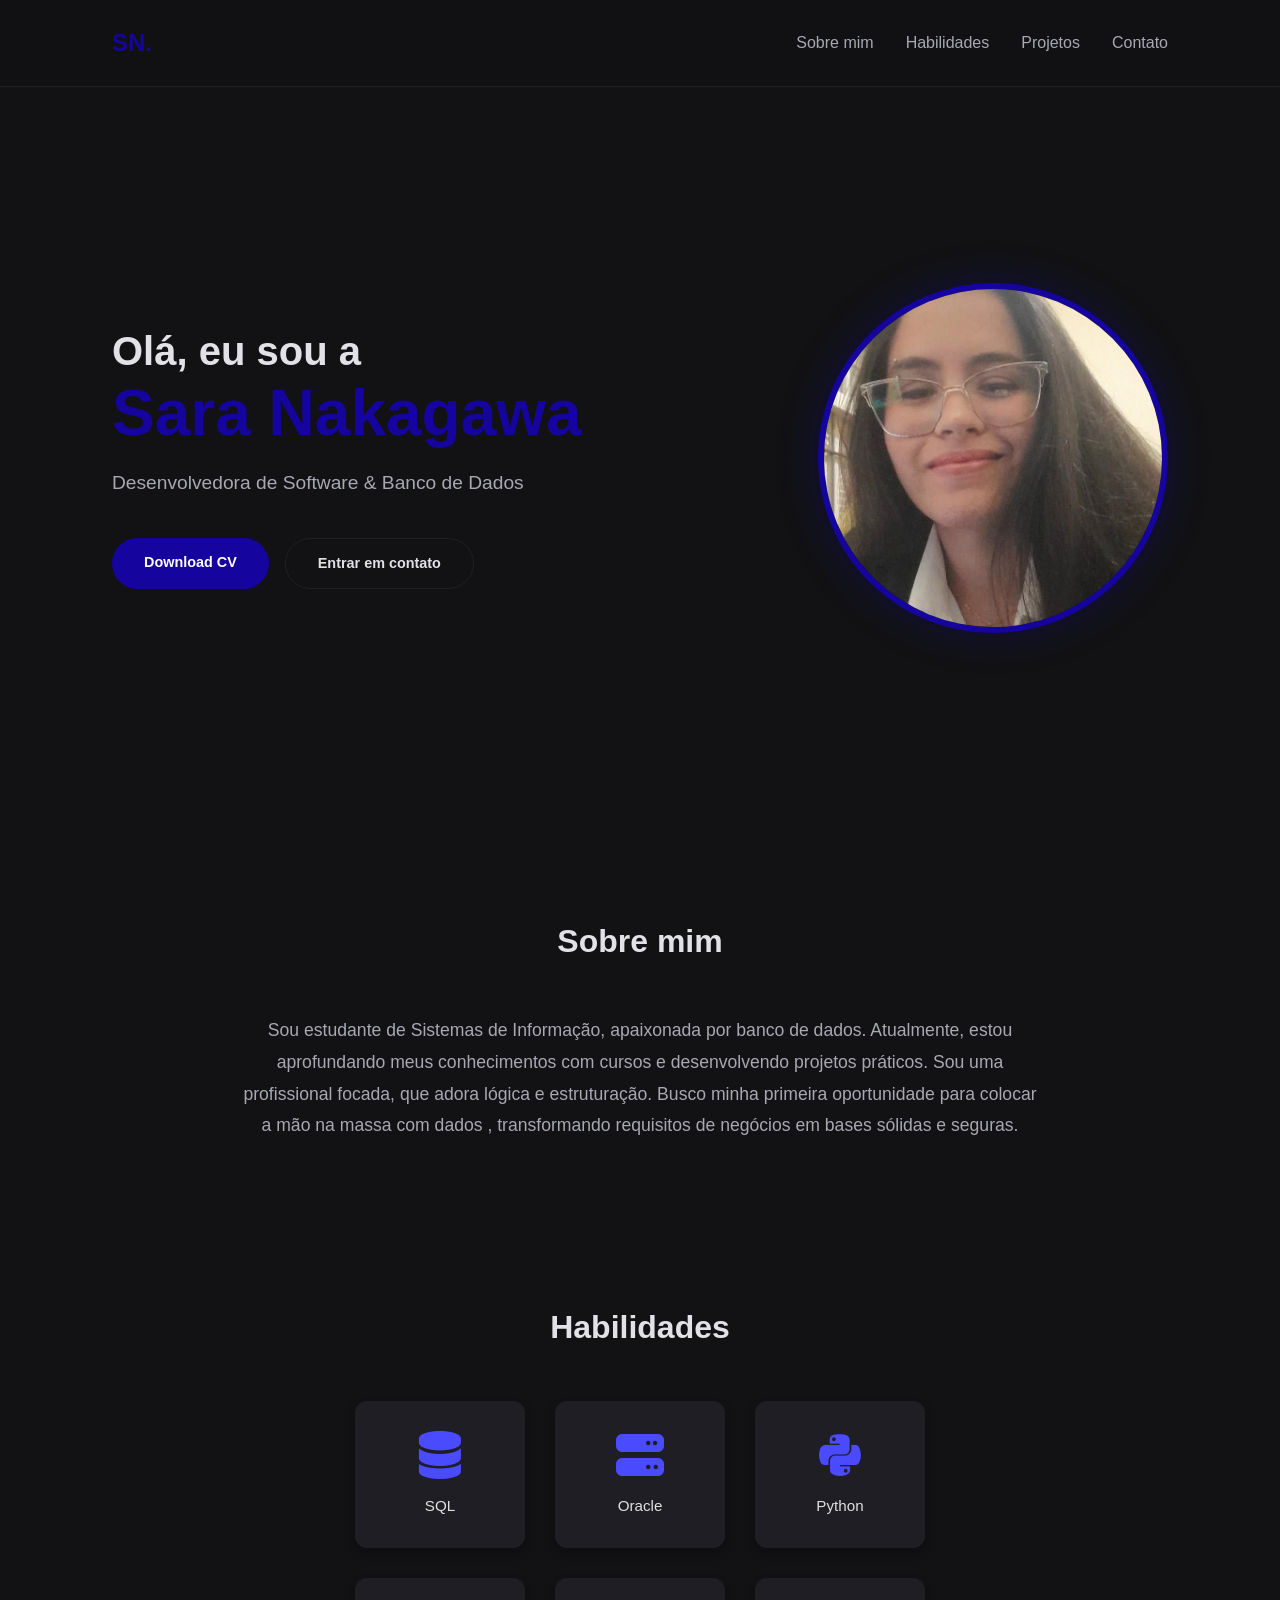
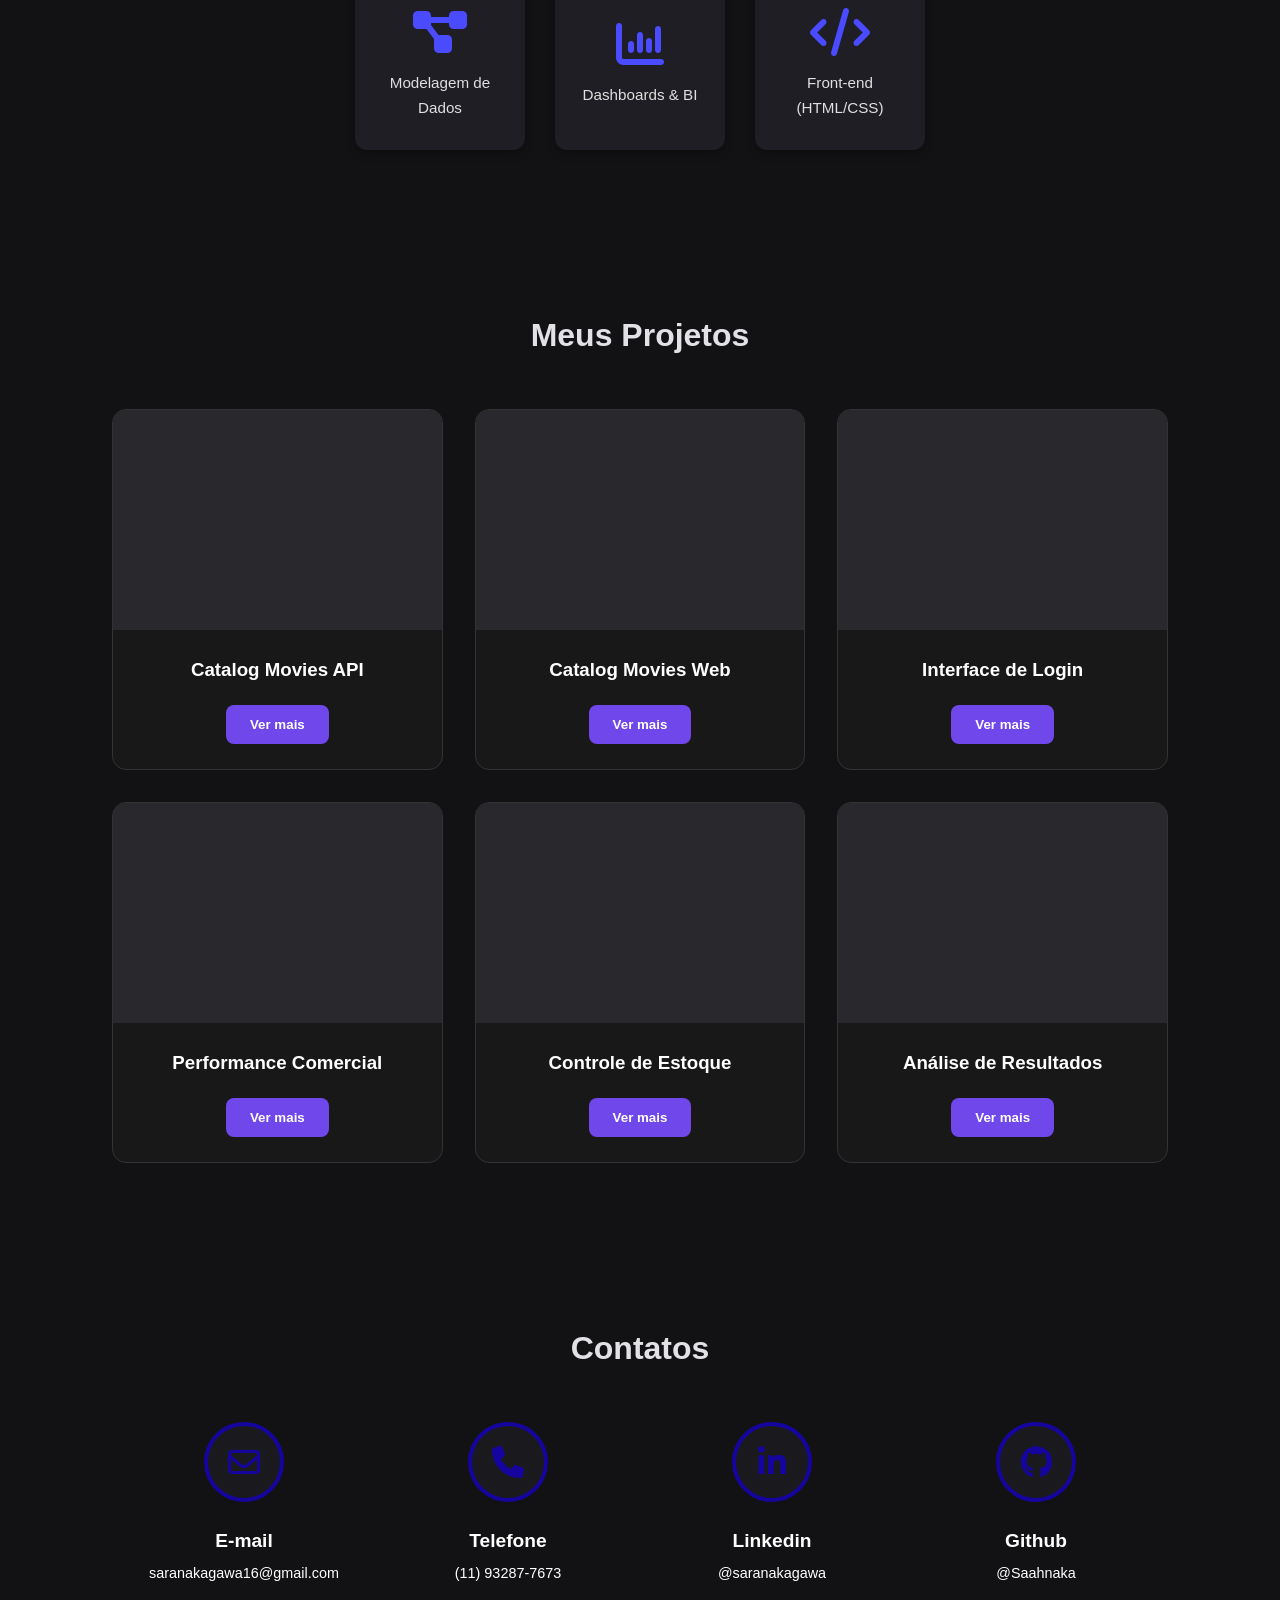
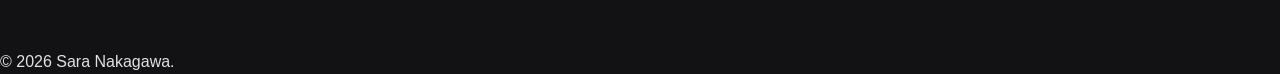
==== commit 663425ce: "adicionando projetos" ====
--- a/index.html
+++ b/index.html
@@ -92,32 +92,45 @@
         <h2 class="slide-left">Meus Projetos</h2>
 
         <div class="projects-container">
-          <!-- Projeto 1: Organizador Pessoal (COM VÍDEO) -->
-          <div class="project-card slide-left">
-            <div class="project-thumb">
-              <video
-                src="img/video-organizador.mp4"
-                autoplay
-                loop
-                muted
-                playsinline
-                style="
-                  width: 100%;
-                  height: 100%;
-                  object-fit: cover;
-                  border-radius: 8px 8px 0 0;
-                "
-              ></video>
-            </div>
-            <div class="project-info-brief">
-              <h3>Organizador Pessoal</h3>
-              <button class="ver-mais-btn" id="btn-organizador">
-                Ver mais
-              </button>
-            </div>
-          </div>
-
-          <!-- Projeto 2: Login (COM VÍDEO) -->
+          <!-- Projeto 1: Catalog Movies API -->
+          <div class="project-card slide-left">
+            <div class="project-thumb">
+              <video
+                src="img/videoapirest.mp4"
+                autoplay
+                loop
+                muted
+                playsinline
+              ></video>
+            </div>
+
+            <div class="project-info-brief">
+              <h3>Catalog Movies API</h3>
+
+              <button class="ver-mais-btn" id="btn-api">Ver mais</button>
+            </div>
+          </div>
+
+          <!-- Projeto 2: Catalog Movies Web -->
+          <div class="project-card slide-left">
+            <div class="project-thumb">
+              <video
+                src="img/videowebmovies.mp4"
+                autoplay
+                loop
+                muted
+                playsinline
+              ></video>
+            </div>
+
+            <div class="project-info-brief">
+              <h3>Catalog Movies Web</h3>
+
+              <button class="ver-mais-btn" id="btn-web">Ver mais</button>
+            </div>
+          </div>
+
+          <!-- Projeto 3: Interface de Login -->
           <div class="project-card slide-left">
             <div class="project-thumb">
               <video
@@ -126,21 +139,17 @@
                 loop
                 muted
                 playsinline
-                style="
-                  width: 100%;
-                  height: 100%;
-                  object-fit: cover;
-                  border-radius: 8px 8px 0 0;
-                "
-              ></video>
-            </div>
+              ></video>
+            </div>
+
             <div class="project-info-brief">
               <h3>Interface de Login</h3>
+
               <button class="ver-mais-btn" id="btn-login">Ver mais</button>
             </div>
           </div>
 
-          <!-- Projeto 3: Dashboard Olist -->
+          <!-- Projeto 4: Performance Comercial -->
           <div class="project-card slide-left">
             <div class="project-thumb">
               <video
@@ -149,21 +158,17 @@
                 loop
                 muted
                 playsinline
-                style="
-                  width: 100%;
-                  height: 100%;
-                  object-fit: cover;
-                  border-radius: 8px 8px 0 0;
-                "
-              ></video>
-            </div>
+              ></video>
+            </div>
+
             <div class="project-info-brief">
               <h3>Performance Comercial</h3>
+
               <button class="ver-mais-btn" id="btn-olist">Ver mais</button>
             </div>
           </div>
 
-          <!-- Projeto 4: Dashboard Estoque -->
+          <!-- Projeto 5: Controle de Estoque -->
           <div class="project-card slide-left">
             <div class="project-thumb">
               <video
@@ -172,21 +177,17 @@
                 loop
                 muted
                 playsinline
-                style="
-                  width: 100%;
-                  height: 100%;
-                  object-fit: cover;
-                  border-radius: 8px 8px 0 0;
-                "
-              ></video>
-            </div>
+              ></video>
+            </div>
+
             <div class="project-info-brief">
               <h3>Controle de Estoque</h3>
+
               <button class="ver-mais-btn" id="btn-estoque">Ver mais</button>
             </div>
           </div>
 
-          <!-- Projeto 5: Dashboard Resultados -->
+          <!-- Projeto 6: Análise de Resultados -->
           <div class="project-card slide-left">
             <div class="project-thumb">
               <video
@@ -195,16 +196,12 @@
                 loop
                 muted
                 playsinline
-                style="
-                  width: 100%;
-                  height: 100%;
-                  object-fit: cover;
-                  border-radius: 8px 8px 0 0;
-                "
-              ></video>
-            </div>
+              ></video>
+            </div>
+
             <div class="project-info-brief">
               <h3>Análise de Resultados</h3>
+
               <button class="ver-mais-btn" id="btn-resultados">Ver mais</button>
             </div>
           </div>
@@ -216,24 +213,28 @@
           <div class="modal-content">
             <button class="modal-close" id="close-modal1">&times;</button>
             <div class="modal-header-title">
-              <h3>Organizador Pessoal</h3>
-            </div>
-            <div class="modal-body">
-              <div class="modal-text">
-                <p>
-                  Uma aplicação web moderna desenvolvida para gestão de rotinas
-                  e tarefas diárias, focada na organização de estado e interface
-                  limpa.
-                </p>
-                <ul class="modal-features">
-                  <li>• Construído com Next.js e TypeScript;</li>
-                  <li>• Estilização moderna e utilitária com Tailwind CSS;</li>
-                  <li>• Gerenciamento de estado eficiente.</li>
-                </ul>
-              </div>
-            </div>
-            <div class="modal-footer">
-              <a href="LINK_DO_GITHUB_AQUI" target="_blank" class="btn-modal"
+              <h3>Catalog Movies API</h3>
+            </div>
+            <div class="modal-body">
+              <div class="modal-text">
+                <p>
+                  API REST desenvolvida para gerenciamento de um catálogo de
+                  filmes, responsável pela organização, consulta e manipulação
+                  dos dados
+                </p>
+                <ul class="modal-features">
+                  <li>
+                    API REST para gerenciamento e disponibilização de dados de
+                    um catálogo de filmes.
+                  </li>
+                </ul>
+              </div>
+            </div>
+            <div class="modal-footer">
+              <a
+                href="https://github.com/Saahnaka/catalog-movies-api"
+                target="_blank"
+                class="btn-modal"
                 >Repositório GitHub</a
               >
               <a href="LINK_DO_LINKEDIN_AQUI" target="_blank" class="btn-modal"
@@ -267,7 +268,10 @@
               </div>
             </div>
             <div class="modal-footer">
-              <a href="LINK_DO_GITHUB_AQUI" target="_blank" class="btn-modal"
+              <a
+                href="https://github.com/Saahnaka/Interface-Login-Espacial"
+                target="_blank"
+                class="btn-modal"
                 >Repositório GitHub</a
               >
               <a href="LINK_DO_LINKEDIN_AQUI" target="_blank" class="btn-modal"
@@ -300,10 +304,16 @@
               </div>
             </div>
             <div class="modal-footer">
-              <a href="LINK_DO_GITHUB_AQUI" target="_blank" class="btn-modal"
-                >Repositório GitHub</a
-              >
-              <a href="LINK_DO_LINKEDIN_AQUI" target="_blank" class="btn-modal"
+              <a
+                href="https://github.com/Saahnaka/DashboardsPerformanceComercial"
+                target="_blank"
+                class="btn-modal"
+                >Repositório GitHub</a
+              >
+              <a
+                href="https://www.linkedin.com/posts/saranakagawa_powerbi-anaerlisededados-inteligaeanciadenegaejcios-ugcPost-7483325410483572737-f8S2/?utm_source=share&utm_medium=member_desktop&rcm=ACoAAEv835IB5Pq2p5MYf46WBQPP9Hah6ludRlk"
+                target="_blank"
+                class="btn-modal"
                 >Post no LinkedIn</a
               >
             </div>
@@ -331,10 +341,16 @@
               </div>
             </div>
             <div class="modal-footer">
-              <a href="LINK_DO_GITHUB_AQUI" target="_blank" class="btn-modal"
-                >Repositório GitHub</a
-              >
-              <a href="LINK_DO_LINKEDIN_AQUI" target="_blank" class="btn-modal"
+              <a
+                href="https://github.com/Saahnaka/Dashboards-Controle-de-Estoque"
+                target="_blank"
+                class="btn-modal"
+                >Repositório GitHub</a
+              >
+              <a
+                href="https://www.linkedin.com/posts/saranakagawa_powerbi-anaerlisededados-inteligaeanciadenegaejcios-ugcPost-7483325410483572737-f8S2/?utm_source=share&utm_medium=member_desktop&rcm=ACoAAEv835IB5Pq2p5MYf46WBQPP9Hah6ludRlk"
+                target="_blank"
+                class="btn-modal"
                 >Post no LinkedIn</a
               >
             </div>
@@ -364,10 +380,50 @@
               </div>
             </div>
             <div class="modal-footer">
-              <a href="LINK_DO_GITHUB_AQUI" target="_blank" class="btn-modal"
-                >Repositório GitHub</a
-              >
-              <a href="LINK_DO_LINKEDIN_AQUI" target="_blank" class="btn-modal"
+              <a
+                href="https://github.com/Saahnaka/Dashboards-Analise-de-Resultados"
+                target="_blank"
+                class="btn-modal"
+                >Repositório GitHub</a
+              >
+              <a
+                href="https://www.linkedin.com/posts/saranakagawa_powerbi-anaerlisededados-inteligaeanciadenegaejcios-ugcPost-7483325410483572737-f8S2/?utm_source=share&utm_medium=member_desktop&rcm=ACoAAEv835IB5Pq2p5MYf46WBQPP9Hah6ludRlk"
+                target="_blank"
+                class="btn-modal"
+                >Post no LinkedIn</a
+              >
+            </div>
+          </div>
+        </div>
+
+        <div class="modal-overlay" id="modal-projeto6">
+          <div class="modal-content">
+            <button class="modal-close" id="close-modal6">&times;</button>
+            <div class="modal-header-title">
+              <h3>Dashboard Análise de Resultados</h3>
+            </div>
+            <div class="modal-body">
+              <div class="modal-text">
+                <p>
+                  Interface web desenvolvida para consumir a API Catalog Movies,
+                  permitindo visualizar e interagir com o catálogo de
+                </p>
+                <ul class="modal-features">
+                  <li>Aplicação web integrada</li>
+                </ul>
+              </div>
+            </div>
+            <div class="modal-footer">
+              <a
+                href="https://github.com/Saahnaka/catalog-movies-web"
+                target="_blank"
+                class="btn-modal"
+                >Repositório GitHub</a
+              >
+              <a
+                href="https://www.linkedin.com/posts/saranakagawa"
+                target="_blank"
+                class="btn-modal"
                 >Post no LinkedIn</a
               >
             </div>
--- a/style.css
+++ b/style.css
@@ -261,61 +261,93 @@
 
 /* --- PROJETOS  --- */
 .projects-container {
+  width: 100%;
   display: grid;
   grid-template-columns: repeat(3, 1fr);
-  gap: 2rem;
-  padding: 2rem 0;
+  gap: 32px;
+  margin-top: 40px;
 }
 
 .project-card {
-  background-color: var(--surface-color);
-  border-radius: 12px;
+  width: 100%;
+  background: #181818;
+  border: 1px solid #333;
+  border-radius: 14px;
   overflow: hidden;
-  border: 1px solid #333;
   display: flex;
   flex-direction: column;
-  aspect-ratio: 1 / 1;
-  transition:
-    transform 0.3s,
-    box-shadow 0.3s;
+  transition: transform 0.3s ease, box-shadow 0.3s ease;
 }
 
 .project-card:hover {
-  transform: translateY(-10px);
-  box-shadow: 0 20px 40px rgba(0, 0, 0, 0.6);
+  transform: translateY(-5px);
+  box-shadow: 0 12px 30px rgba(0, 0, 0, 0.35);
 }
 
 .project-thumb {
   width: 100%;
-  flex: 1;
-  background: #2a2a2e;
+  height: 220px;
+  overflow: hidden;
+  background: #29292d;
+}
+
+.project-thumb video {
+  width: 100%;
+  height: 100%;
+  display: block;
+  object-fit: cover;
 }
 
 .project-info-brief {
-  padding: 1.5rem;
-  background: #1a1a1a;
+  min-height: 135px;
+  padding: 25px 20px;
+  display: flex;
+  flex-direction: column;
+  align-items: center;
+  justify-content: space-between;
+  gap: 20px;
+}
+
+.project-info-brief h3 {
+  margin: 0;
   text-align: center;
-}
-
-.project-info-brief h3 {
-  font-size: 1.1rem;
-  margin-bottom: 0.5rem;
+  color: #fff;
 }
 
 .ver-mais-btn {
-  background: #7d5fff;
-  color: white;
+  background: #7047eb;
+  color: #fff;
   border: none;
-  padding: 10px 20px;
   border-radius: 8px;
+  padding: 12px 24px;
+  font-weight: 600;
   cursor: pointer;
-  font-weight: bold;
-  margin-top: 15px;
-  transition: 0.3s;
+  transition: 0.3s ease;
 }
 
 .ver-mais-btn:hover {
-  filter: brightness(1.2);
+  background: #805cff;
+  transform: translateY(-2px);
+}
+
+
+/* Tablet */
+@media (max-width: 1000px) {
+  .projects-container {
+    grid-template-columns: repeat(2, 1fr);
+  }
+}
+
+
+/* Celular */
+@media (max-width: 650px) {
+  .projects-container {
+    grid-template-columns: 1fr;
+  }
+
+  .project-thumb {
+    height: 210px;
+  }
 }
 
 /* --- MODAL --- */
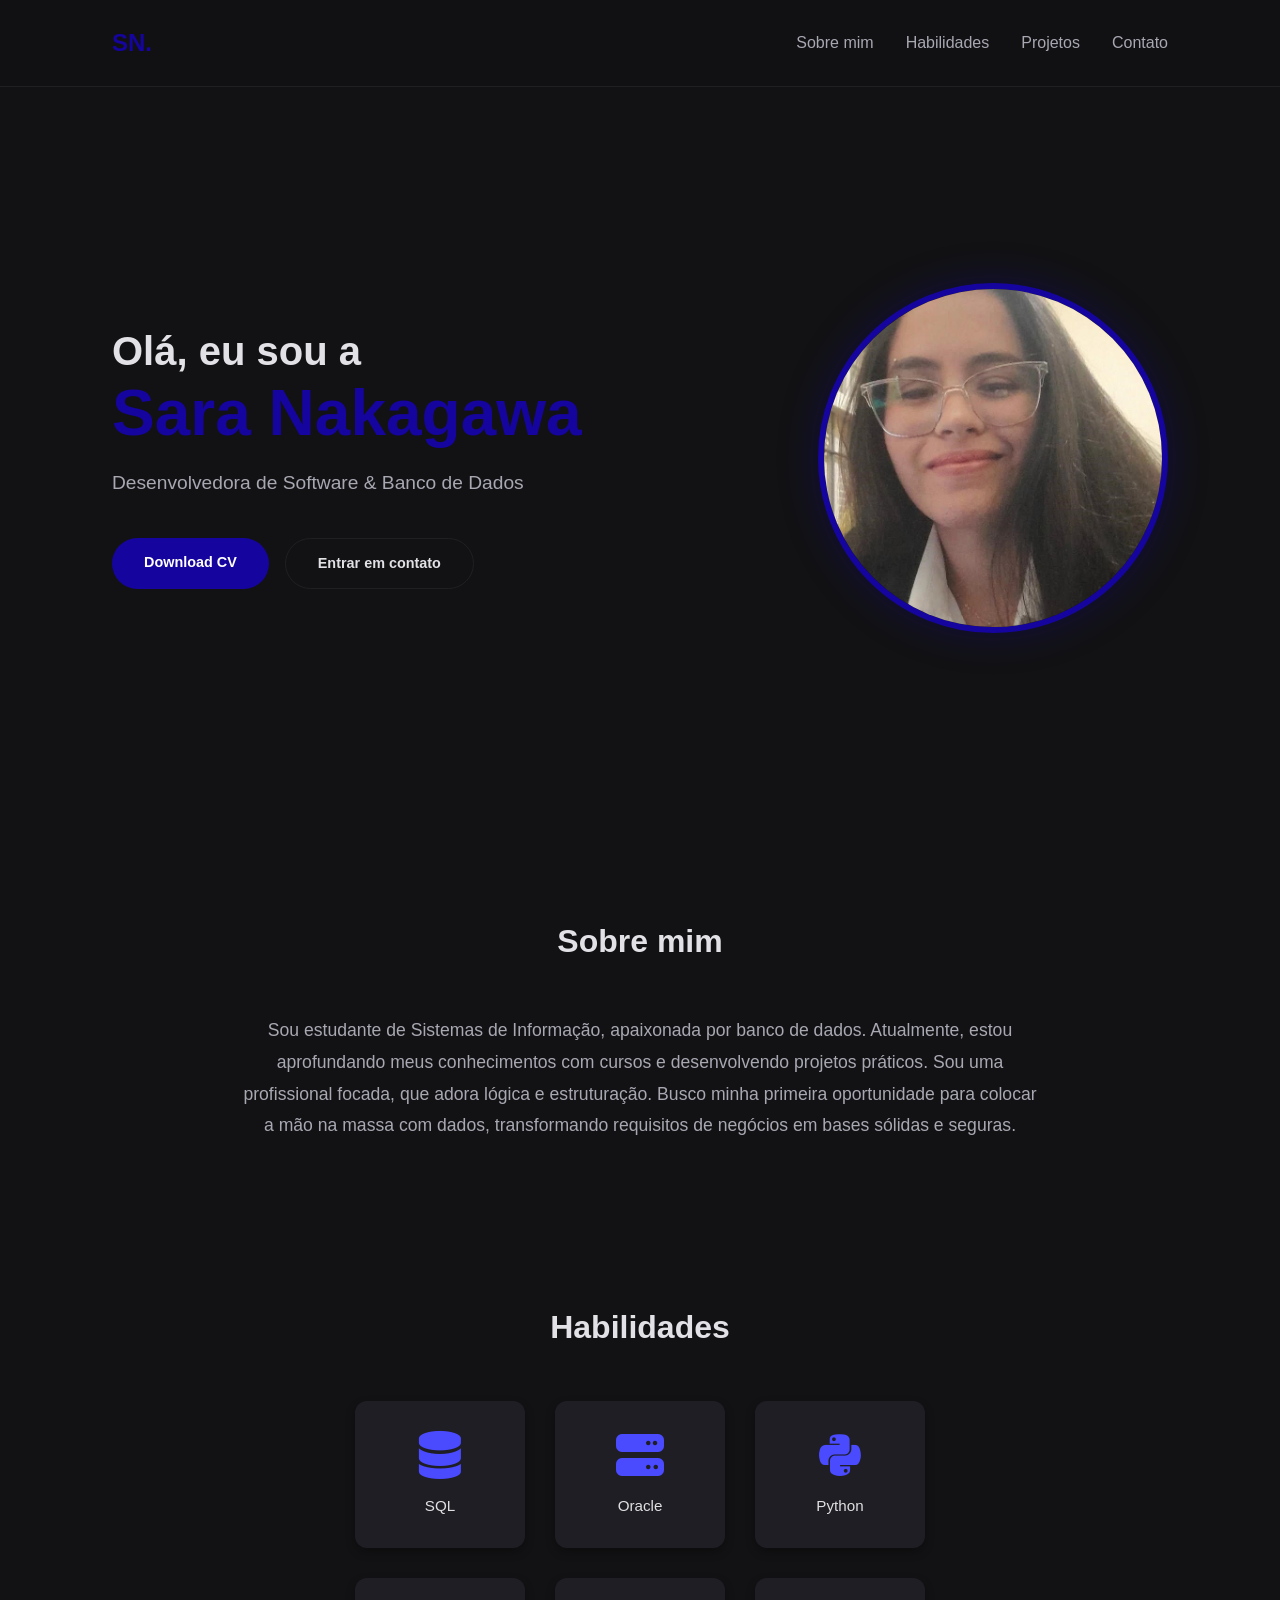
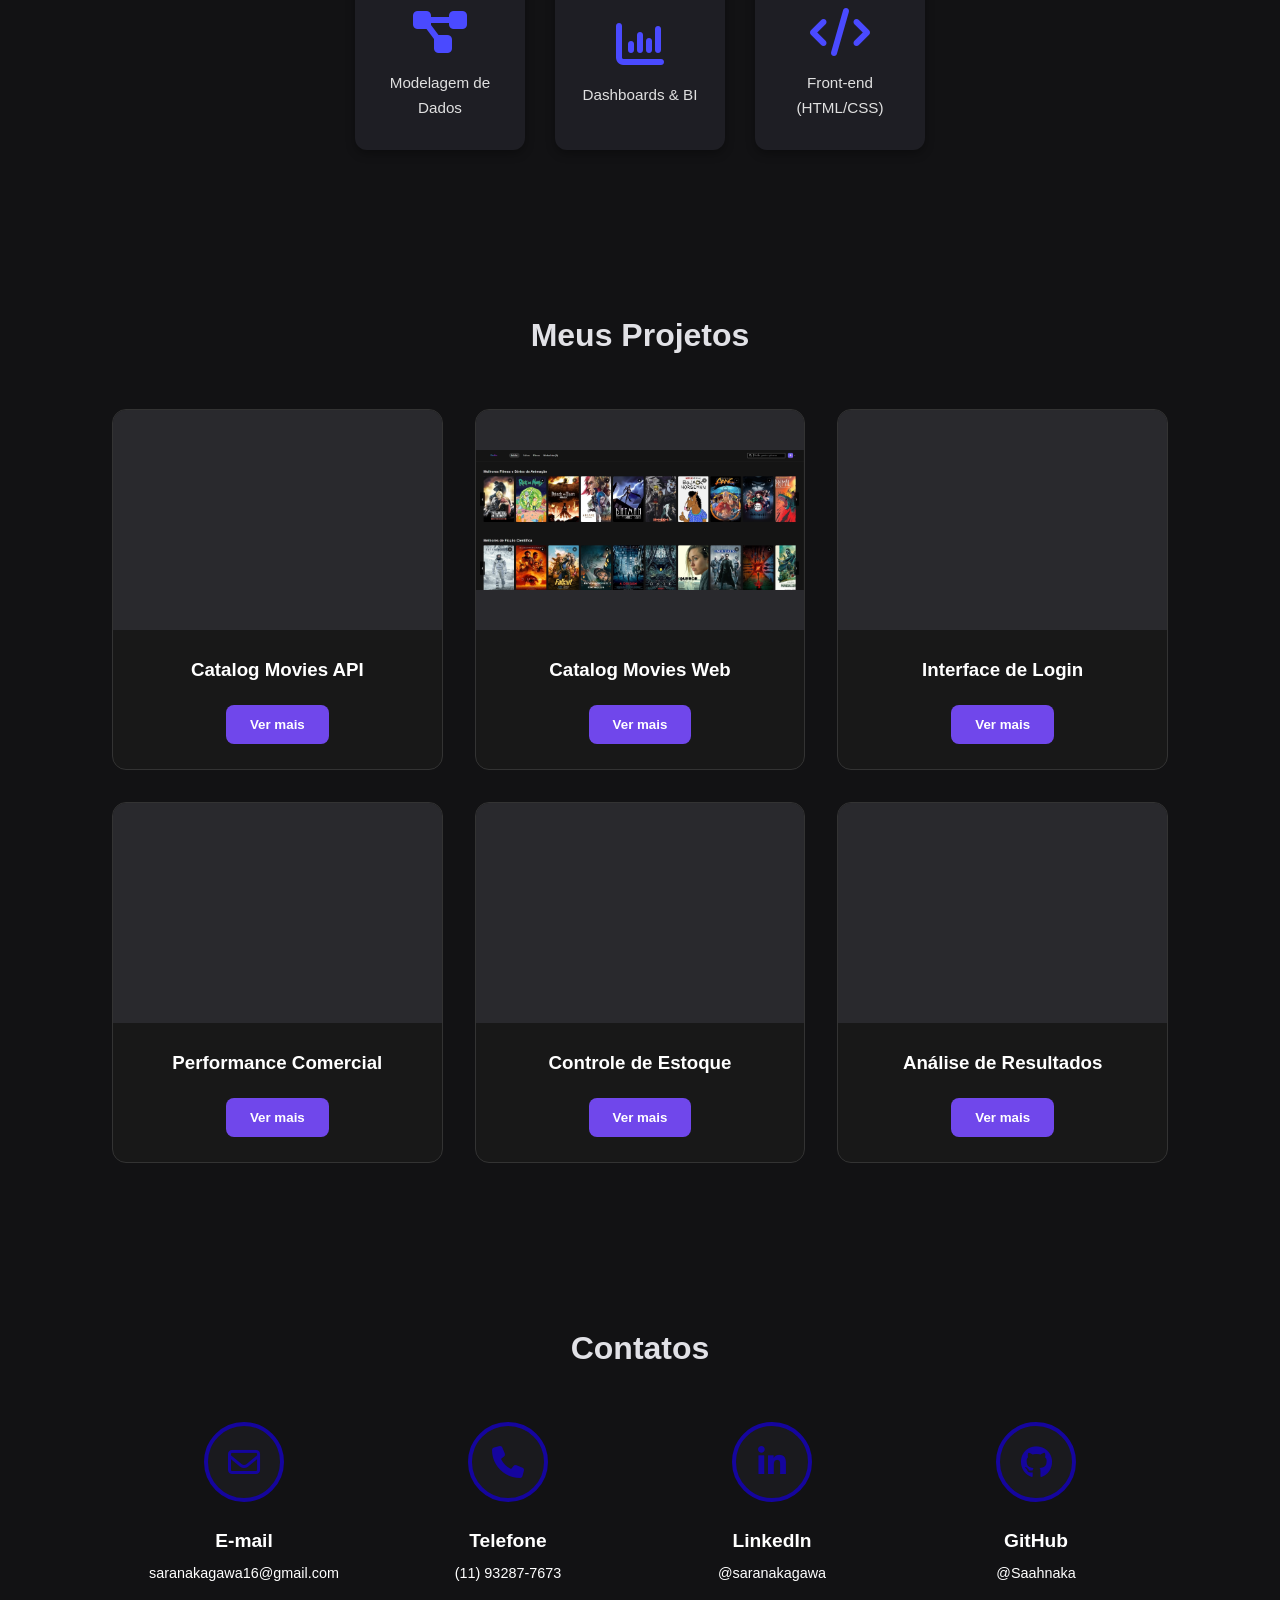
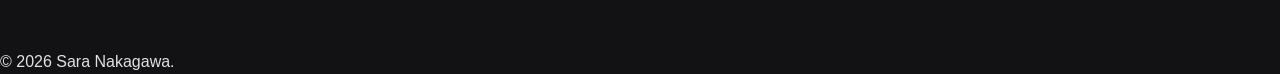
==== commit 9b0d2046: "adicionando projetos" ====
--- a/index.html
+++ b/index.html
@@ -3,19 +3,24 @@
   <head>
     <meta charset="UTF-8" />
     <meta name="viewport" content="width=device-width, initial-scale=1.0" />
+
     <title>Sara Nakagawa | Portfólio</title>
+
     <link rel="stylesheet" href="style.css" />
+
     <link
       rel="stylesheet"
       href="https://cdnjs.cloudflare.com/ajax/libs/font-awesome/6.4.0/css/all.min.css"
     />
   </head>
+
   <body>
     <header>
       <nav>
         <div class="logo">
           <a href="#">SN.</a>
         </div>
+
         <ul class="nav-links">
           <li><a href="#sobre">Sobre mim</a></li>
           <li><a href="#habilidades">Habilidades</a></li>
@@ -26,15 +31,20 @@
     </header>
 
     <main>
+      <!-- INÍCIO -->
       <section id="inicio" class="hero slide-left">
         <div class="hero-content">
           <h1>
-            Olá, eu sou a <br /><span class="highlight">Sara Nakagawa</span>
+            Olá, eu sou a <br />
+            <span class="highlight">Sara Nakagawa</span>
           </h1>
+
           <p class="subtitle">Desenvolvedora de Software & Banco de Dados</p>
+
           <div class="hero-buttons">
             <a href="#" class="btn primary">Download CV</a>
-            <a href="#contato" class="btn secondary">Entrar em contato</a>
+
+            <a href="#contato" class="btn secondary"> Entrar em contato </a>
           </div>
         </div>
 
@@ -43,44 +53,50 @@
         </div>
       </section>
 
+      <!-- SOBRE -->
       <section id="sobre" class="about-section slide-left">
         <h2>Sobre mim</h2>
+
         <p class="description centered">
           Sou estudante de Sistemas de Informação, apaixonada por banco de
           dados. Atualmente, estou aprofundando meus conhecimentos com cursos e
           desenvolvendo projetos práticos. Sou uma profissional focada, que
           adora lógica e estruturação. Busco minha primeira oportunidade para
-          colocar a mão na massa com dados , transformando requisitos de
-          negócios em bases sólidas e seguras.
+          colocar a mão na massa com dados, transformando requisitos de negócios
+          em bases sólidas e seguras.
         </p>
       </section>
 
+      <!-- HABILIDADES -->
       <section id="habilidades" class="skills-section slide-left">
         <h2>Habilidades</h2>
+
         <div class="skills-container">
-          <!-- Linha 1 -->
           <div class="skill-card">
             <i class="fa-solid fa-database"></i>
             <span>SQL</span>
           </div>
+
           <div class="skill-card">
             <i class="fa-solid fa-server"></i>
             <span>Oracle</span>
           </div>
+
           <div class="skill-card">
             <i class="fa-brands fa-python"></i>
             <span>Python</span>
           </div>
 
-          <!-- Linha 2 -->
           <div class="skill-card">
             <i class="fa-solid fa-diagram-project"></i>
             <span>Modelagem de Dados</span>
           </div>
+
           <div class="skill-card">
             <i class="fa-solid fa-chart-column"></i>
             <span>Dashboards & BI</span>
           </div>
+
           <div class="skill-card">
             <i class="fa-solid fa-code"></i>
             <span>Front-end (HTML/CSS)</span>
@@ -88,11 +104,12 @@
         </div>
       </section>
 
+      <!-- PROJETOS -->
       <section id="projetos" class="projects-section">
         <h2 class="slide-left">Meus Projetos</h2>
 
         <div class="projects-container">
-          <!-- Projeto 1: Catalog Movies API -->
+          <!-- PROJETO 1 - API -->
           <div class="project-card slide-left">
             <div class="project-thumb">
               <video
@@ -111,16 +128,10 @@
             </div>
           </div>
 
-          <!-- Projeto 2: Catalog Movies Web -->
+          <!-- PROJETO 2 - WEB -->
           <div class="project-card slide-left">
             <div class="project-thumb">
-              <video
-                src="img/videowebmovies.mp4"
-                autoplay
-                loop
-                muted
-                playsinline
-              ></video>
+              <img src="img/imagemwebmovies.png" alt="Catalog Movies Web" />
             </div>
 
             <div class="project-info-brief">
@@ -130,7 +141,7 @@
             </div>
           </div>
 
-          <!-- Projeto 3: Interface de Login -->
+          <!-- PROJETO 3 - LOGIN -->
           <div class="project-card slide-left">
             <div class="project-thumb">
               <video
@@ -149,7 +160,7 @@
             </div>
           </div>
 
-          <!-- Projeto 4: Performance Comercial -->
+          <!-- PROJETO 4 - PERFORMANCE -->
           <div class="project-card slide-left">
             <div class="project-thumb">
               <video
@@ -168,7 +179,7 @@
             </div>
           </div>
 
-          <!-- Projeto 5: Controle de Estoque -->
+          <!-- PROJETO 5 - ESTOQUE -->
           <div class="project-card slide-left">
             <div class="project-thumb">
               <video
@@ -187,7 +198,7 @@
             </div>
           </div>
 
-          <!-- Projeto 6: Análise de Resultados -->
+          <!-- PROJETO 6 - RESULTADOS -->
           <div class="project-card slide-left">
             <div class="project-thumb">
               <video
@@ -207,50 +218,61 @@
           </div>
         </div>
 
-        <!-- MODAIS DOS PROJETOS (As janelinhas que abrem) -->
-        <!-- Modal 1: Organizador -->
+        <!-- ========================= -->
+        <!-- MODAIS -->
+        <!-- ========================= -->
+
+        <!-- MODAL 1 - API -->
         <div class="modal-overlay" id="modal-projeto1">
           <div class="modal-content">
             <button class="modal-close" id="close-modal1">&times;</button>
+
             <div class="modal-header-title">
               <h3>Catalog Movies API</h3>
             </div>
+
             <div class="modal-body">
               <div class="modal-text">
                 <p>
                   API REST desenvolvida para gerenciamento de um catálogo de
                   filmes, responsável pela organização, consulta e manipulação
-                  dos dados
+                  dos dados.
                 </p>
+
                 <ul class="modal-features">
                   <li>
-                    API REST para gerenciamento e disponibilização de dados de
+                    API REST para gerenciamento e disponibilização dos dados de
                     um catálogo de filmes.
                   </li>
                 </ul>
               </div>
             </div>
+
             <div class="modal-footer">
               <a
                 href="https://github.com/Saahnaka/catalog-movies-api"
                 target="_blank"
                 class="btn-modal"
-                >Repositório GitHub</a
-              >
-              <a href="LINK_DO_LINKEDIN_AQUI" target="_blank" class="btn-modal"
-                >Post no LinkedIn</a
-              >
-            </div>
-          </div>
-        </div>
-
-        <!-- Modal 2: Login -->
+              >
+                Repositório GitHub
+              </a>
+
+              <a href="LINK_DO_LINKEDIN_AQUI" target="_blank" class="btn-modal">
+                Post no LinkedIn
+              </a>
+            </div>
+          </div>
+        </div>
+
+        <!-- MODAL 2 - LOGIN -->
         <div class="modal-overlay" id="modal-projeto2">
           <div class="modal-content">
             <button class="modal-close" id="close-modal2">&times;</button>
+
             <div class="modal-header-title">
               <h3>Interface de Autenticação</h3>
             </div>
+
             <div class="modal-body">
               <div class="modal-text">
                 <p>
@@ -258,182 +280,230 @@
                   fundamentos de front-end, acessibilidade e experiência do
                   usuário (UX).
                 </p>
+
                 <ul class="modal-features">
                   <li>• Fundamentos sólidos de HTML5 semântico;</li>
+
                   <li>• Estilização e animações com CSS3 puro;</li>
+
                   <li>
                     • Layout totalmente responsivo para dispositivos móveis.
                   </li>
                 </ul>
               </div>
             </div>
+
             <div class="modal-footer">
               <a
                 href="https://github.com/Saahnaka/Interface-Login-Espacial"
                 target="_blank"
                 class="btn-modal"
-                >Repositório GitHub</a
-              >
-              <a href="LINK_DO_LINKEDIN_AQUI" target="_blank" class="btn-modal"
-                >Post no LinkedIn</a
-              >
-            </div>
-          </div>
-        </div>
-
-        <!-- Modal 3: Dash Olist -->
+              >
+                Repositório GitHub
+              </a>
+
+              <a href="LINK_DO_LINKEDIN_AQUI" target="_blank" class="btn-modal">
+                Post no LinkedIn
+              </a>
+            </div>
+          </div>
+        </div>
+
+        <!-- MODAL 3 - PERFORMANCE COMERCIAL -->
         <div class="modal-overlay" id="modal-projeto3">
           <div class="modal-content">
             <button class="modal-close" id="close-modal3">&times;</button>
+
             <div class="modal-header-title">
               <h3>Dashboard Performance Comercial (Olist)</h3>
             </div>
+
             <div class="modal-body">
               <div class="modal-text">
                 <p>
                   Painel gerencial construído para acompanhamento de métricas de
                   vendas, faturamento por região e evolução mensal.
                 </p>
+
                 <ul class="modal-features">
                   <li>• Tratamento visual de dados e métricas;</li>
+
                   <li>• Análise de evolução mensal e ticket médio;</li>
+
                   <li>
                     • Foco em clareza da informação para tomada de decisão.
                   </li>
                 </ul>
               </div>
             </div>
+
             <div class="modal-footer">
               <a
                 href="https://github.com/Saahnaka/DashboardsPerformanceComercial"
                 target="_blank"
                 class="btn-modal"
-                >Repositório GitHub</a
-              >
-              <a
-                href="https://www.linkedin.com/posts/saranakagawa_powerbi-anaerlisededados-inteligaeanciadenegaejcios-ugcPost-7483325410483572737-f8S2/?utm_source=share&utm_medium=member_desktop&rcm=ACoAAEv835IB5Pq2p5MYf46WBQPP9Hah6ludRlk"
-                target="_blank"
-                class="btn-modal"
-                >Post no LinkedIn</a
-              >
-            </div>
-          </div>
-        </div>
-
-        <!-- Modal 4: Dash Estoque -->
+              >
+                Repositório GitHub
+              </a>
+
+              <a
+                href="https://www.linkedin.com/posts/saranakagawa_powerbi-anaerlisededados-inteligaeanciadenegaejcios-ugcPost-7483325410483572737-f8S2/"
+                target="_blank"
+                class="btn-modal"
+              >
+                Post no LinkedIn
+              </a>
+            </div>
+          </div>
+        </div>
+
+        <!-- MODAL 4 - CONTROLE DE ESTOQUE -->
         <div class="modal-overlay" id="modal-projeto4">
           <div class="modal-content">
             <button class="modal-close" id="close-modal4">&times;</button>
+
             <div class="modal-header-title">
               <h3>Dashboard Controle de Estoque</h3>
             </div>
+
             <div class="modal-body">
               <div class="modal-text">
                 <p>
                   Ferramenta visual para monitoramento do fluxo de mercadorias,
                   controlando o histórico de movimentações.
                 </p>
+
                 <ul class="modal-features">
                   <li>• Controle visual de entradas, saídas e devoluções;</li>
+
                   <li>• Categorização detalhada por tipo de produto;</li>
+
                   <li>• Acompanhamento de histórico e saldo acumulado.</li>
                 </ul>
               </div>
             </div>
+
             <div class="modal-footer">
               <a
                 href="https://github.com/Saahnaka/Dashboards-Controle-de-Estoque"
                 target="_blank"
                 class="btn-modal"
-                >Repositório GitHub</a
-              >
-              <a
-                href="https://www.linkedin.com/posts/saranakagawa_powerbi-anaerlisededados-inteligaeanciadenegaejcios-ugcPost-7483325410483572737-f8S2/?utm_source=share&utm_medium=member_desktop&rcm=ACoAAEv835IB5Pq2p5MYf46WBQPP9Hah6ludRlk"
-                target="_blank"
-                class="btn-modal"
-                >Post no LinkedIn</a
-              >
-            </div>
-          </div>
-        </div>
-
-        <!-- Modal 5: Dash Resultados -->
+              >
+                Repositório GitHub
+              </a>
+
+              <a
+                href="https://www.linkedin.com/posts/saranakagawa_powerbi-anaerlisededados-inteligaeanciadenegaejcios-ugcPost-7483325410483572737-f8S2/"
+                target="_blank"
+                class="btn-modal"
+              >
+                Post no LinkedIn
+              </a>
+            </div>
+          </div>
+        </div>
+
+        <!-- MODAL 5 - ANÁLISE DE RESULTADOS -->
         <div class="modal-overlay" id="modal-projeto5">
           <div class="modal-content">
             <button class="modal-close" id="close-modal5">&times;</button>
+
             <div class="modal-header-title">
               <h3>Dashboard Análise de Resultados</h3>
             </div>
+
             <div class="modal-body">
               <div class="modal-text">
                 <p>
                   Painel interativo para acompanhamento de metas mensais e
                   ranqueamento de performance de equipe.
                 </p>
+
                 <ul class="modal-features">
                   <li>• Comparativo interativo entre Receita e Lucro;</li>
+
                   <li>
                     • Acompanhamento de Indicadores de Performance (KPIs);
                   </li>
+
                   <li>• Análise de resultados individuais por colaborador.</li>
                 </ul>
               </div>
             </div>
+
             <div class="modal-footer">
               <a
                 href="https://github.com/Saahnaka/Dashboards-Analise-de-Resultados"
                 target="_blank"
                 class="btn-modal"
-                >Repositório GitHub</a
-              >
-              <a
-                href="https://www.linkedin.com/posts/saranakagawa_powerbi-anaerlisededados-inteligaeanciadenegaejcios-ugcPost-7483325410483572737-f8S2/?utm_source=share&utm_medium=member_desktop&rcm=ACoAAEv835IB5Pq2p5MYf46WBQPP9Hah6ludRlk"
-                target="_blank"
-                class="btn-modal"
-                >Post no LinkedIn</a
-              >
-            </div>
-          </div>
-        </div>
-
+              >
+                Repositório GitHub
+              </a>
+
+              <a
+                href="https://www.linkedin.com/posts/saranakagawa_powerbi-anaerlisededados-inteligaeanciadenegaejcios-ugcPost-7483325410483572737-f8S2/"
+                target="_blank"
+                class="btn-modal"
+              >
+                Post no LinkedIn
+              </a>
+            </div>
+          </div>
+        </div>
+
+        <!-- MODAL 6 - CATALOG MOVIES WEB -->
         <div class="modal-overlay" id="modal-projeto6">
           <div class="modal-content">
             <button class="modal-close" id="close-modal6">&times;</button>
+
             <div class="modal-header-title">
-              <h3>Dashboard Análise de Resultados</h3>
-            </div>
+              <h3>Catalog Movies Web</h3>
+            </div>
+
             <div class="modal-body">
               <div class="modal-text">
                 <p>
-                  Interface web desenvolvida para consumir a API Catalog Movies,
-                  permitindo visualizar e interagir com o catálogo de
+                  Interface web desenvolvida para consumir a Catalog Movies API,
+                  permitindo visualizar e interagir com o catálogo de filmes de
+                  forma simples e intuitiva.
                 </p>
+
                 <ul class="modal-features">
-                  <li>Aplicação web integrada</li>
+                  <li>
+                    Aplicação web integrada à API REST para visualização e
+                    gerenciamento de um catálogo de filmes.
+                  </li>
                 </ul>
               </div>
             </div>
+
             <div class="modal-footer">
               <a
                 href="https://github.com/Saahnaka/catalog-movies-web"
                 target="_blank"
                 class="btn-modal"
-                >Repositório GitHub</a
-              >
-              <a
-                href="https://www.linkedin.com/posts/saranakagawa"
-                target="_blank"
-                class="btn-modal"
-                >Post no LinkedIn</a
-              >
+              >
+                Repositório GitHub
+              </a>
+
+              <a
+                href="https://www.linkedin.com/in/saranakagawa/"
+                target="_blank"
+                class="btn-modal"
+              >
+                LinkedIn
+              </a>
             </div>
           </div>
         </div>
       </section>
 
+      <!-- CONTATO -->
       <section id="contato" class="contact-section slide-left">
         <h2>Contatos</h2>
+
         <div class="contact-grid">
+          <!-- EMAIL -->
           <a
             href="https://mail.google.com/mail/?view=cm&fs=1&to=saranakagawa16@gmail.com"
             target="_blank"
@@ -442,10 +512,13 @@
             <div class="contact-icon">
               <i class="fa-regular fa-envelope"></i>
             </div>
+
             <h3>E-mail</h3>
+
             <p>saranakagawa16@gmail.com</p>
           </a>
 
+          <!-- TELEFONE -->
           <a
             href="https://api.whatsapp.com/send?phone=5511932877673"
             target="_blank"
@@ -454,22 +527,28 @@
             <div class="contact-icon">
               <i class="fa-solid fa-phone"></i>
             </div>
+
             <h3>Telefone</h3>
+
             <p>(11) 93287-7673</p>
           </a>
 
+          <!-- LINKEDIN -->
           <a
-            href="https://www.linkedin.com/in/saranakagawa"
+            href="https://www.linkedin.com/in/saranakagawa/"
             target="_blank"
             class="contact-item"
           >
             <div class="contact-icon">
               <i class="fa-brands fa-linkedin-in"></i>
             </div>
-            <h3>Linkedin</h3>
+
+            <h3>LinkedIn</h3>
+
             <p>@saranakagawa</p>
           </a>
 
+          <!-- GITHUB -->
           <a
             href="https://github.com/Saahnaka"
             target="_blank"
@@ -478,7 +557,9 @@
             <div class="contact-icon">
               <i class="fa-brands fa-github"></i>
             </div>
-            <h3>Github</h3>
+
+            <h3>GitHub</h3>
+
             <p>@Saahnaka</p>
           </a>
         </div>
--- a/style.css
+++ b/style.css
@@ -81,7 +81,6 @@
   max-width: 1120px;
   margin: 0 auto;
   padding: 6rem 2rem 4rem;
-
   scroll-margin-top: 100px;
 }
 
@@ -91,7 +90,7 @@
   text-align: center;
 }
 
-/* --- HERO (INÍCIO) --- */
+/* --- HERO --- */
 .hero {
   min-height: 100vh;
   display: flex;
@@ -195,71 +194,48 @@
 /* --- HABILIDADES --- */
 .skills-container {
   display: grid;
-  grid-template-columns: repeat(
-    3,
-    170px
-  ); 
-  justify-content: center; 
+  grid-template-columns: repeat(3, 170px);
+  justify-content: center;
   gap: 30px;
   margin: 0 auto;
 }
 
-/* para não quebrar no celular */
-@media (max-width: 650px) {
-  .skills-container {
-    grid-template-columns: repeat(
-      2,
-      170px
-    ); /* Fica com 2 colunas em telas menores */
-  }
-}
-
-@media (max-width: 400px) {
-  .skills-container {
-    grid-template-columns: 1fr; /* Fica com 1 coluna no celular em pé */
-  }
-}
-
-/* O visual do Card */
 .skill-card {
-  background-color: #1e1e24; 
-  border-radius: 12px; 
+  background-color: #1e1e24;
+  border-radius: 12px;
   padding: 30px 20px;
-  width: 170px; 
+  width: 170px;
   display: flex;
   flex-direction: column;
   align-items: center;
   justify-content: center;
   text-align: center;
-  gap: 15px; 
-  box-shadow: 0 4px 10px rgba(0, 0, 0, 0.3); 
+  gap: 15px;
+  box-shadow: 0 4px 10px rgba(0, 0, 0, 0.3);
   transition:
     transform 0.3s ease,
-    box-shadow 0.3s ease; /
-}
-
-/* Efeito ao passar o mouse por cima do card */
+    box-shadow 0.3s ease;
+}
+
 .skill-card:hover {
-  transform: translateY(-8px); 
-  box-shadow: 0 8px 20px rgba(0, 0, 0, 0.5); 
-  background-color: #25252c; 
-}
-
-/* Estilo dos Ícones */
+  transform: translateY(-8px);
+  box-shadow: 0 8px 20px rgba(0, 0, 0, 0.5);
+  background-color: #25252c;
+}
+
 .skill-card i {
   font-size: 3rem;
-  color: #4a4aff; 
+  color: #4a4aff;
   transition: color 0.3s ease;
 }
 
-/* Estilo do Texto */
 .skill-card span {
   font-size: 0.95rem;
   font-weight: 500;
   color: #e0e0e0;
 }
 
-/* --- PROJETOS  --- */
+/* --- PROJETOS --- */
 .projects-container {
   width: 100%;
   display: grid;
@@ -276,7 +252,9 @@
   overflow: hidden;
   display: flex;
   flex-direction: column;
-  transition: transform 0.3s ease, box-shadow 0.3s ease;
+  transition:
+    transform 0.3s ease,
+    box-shadow 0.3s ease;
 }
 
 .project-card:hover {
@@ -289,13 +267,26 @@
   height: 220px;
   overflow: hidden;
   background: #29292d;
-}
-
+  display: flex;
+  align-items: center;
+  justify-content: center;
+}
+
+/* vídeos */
 .project-thumb video {
   width: 100%;
   height: 100%;
   display: block;
   object-fit: cover;
+}
+
+/* imagem do Catalog Movies Web */
+.project-thumb img {
+  width: 100%;
+  height: 100%;
+  display: block;
+  object-fit: contain;
+  object-position: center;
 }
 
 .project-info-brief {
@@ -330,26 +321,6 @@
   transform: translateY(-2px);
 }
 
-
-/* Tablet */
-@media (max-width: 1000px) {
-  .projects-container {
-    grid-template-columns: repeat(2, 1fr);
-  }
-}
-
-
-/* Celular */
-@media (max-width: 650px) {
-  .projects-container {
-    grid-template-columns: 1fr;
-  }
-
-  .project-thumb {
-    height: 210px;
-  }
-}
-
 /* --- MODAL --- */
 .modal-overlay {
   position: fixed;
@@ -387,17 +358,6 @@
   grid-template-columns: 1fr 1fr;
   gap: 30px;
   margin: 20px 0;
-}
-
-.modal-img-placeholder {
-  width: 100%;
-  height: 300px;
-  background: #252529;
-  display: flex;
-  align-items: center;
-  justify-content: center;
-  border-radius: 8px;
-  color: #555;
 }
 
 .modal-text p {
@@ -508,7 +468,7 @@
 }
 
 /* --- RESPONSIVIDADE --- */
-@media (max-width: 900px) {
+@media (max-width: 1000px) {
   .projects-container {
     grid-template-columns: repeat(2, 1fr);
   }
@@ -519,27 +479,46 @@
     flex-direction: column;
     text-align: center;
   }
+
   .hero-avatar {
     width: 280px;
     height: 280px;
     margin-top: 2rem;
   }
+
   .highlight {
     font-size: 3rem;
   }
+
   .nav-links {
     display: none;
   }
+
   .modal-body {
     grid-template-columns: 1fr;
   }
+
   .modal-content {
     padding: 20px;
   }
-}
-
-@media (max-width: 600px) {
+
+  .skills-container {
+    grid-template-columns: repeat(2, 170px);
+  }
+}
+
+@media (max-width: 650px) {
   .projects-container {
     grid-template-columns: 1fr;
   }
-}
+
+  .project-thumb {
+    height: 210px;
+  }
+}
+
+@media (max-width: 400px) {
+  .skills-container {
+    grid-template-columns: 1fr;
+  }
+}
